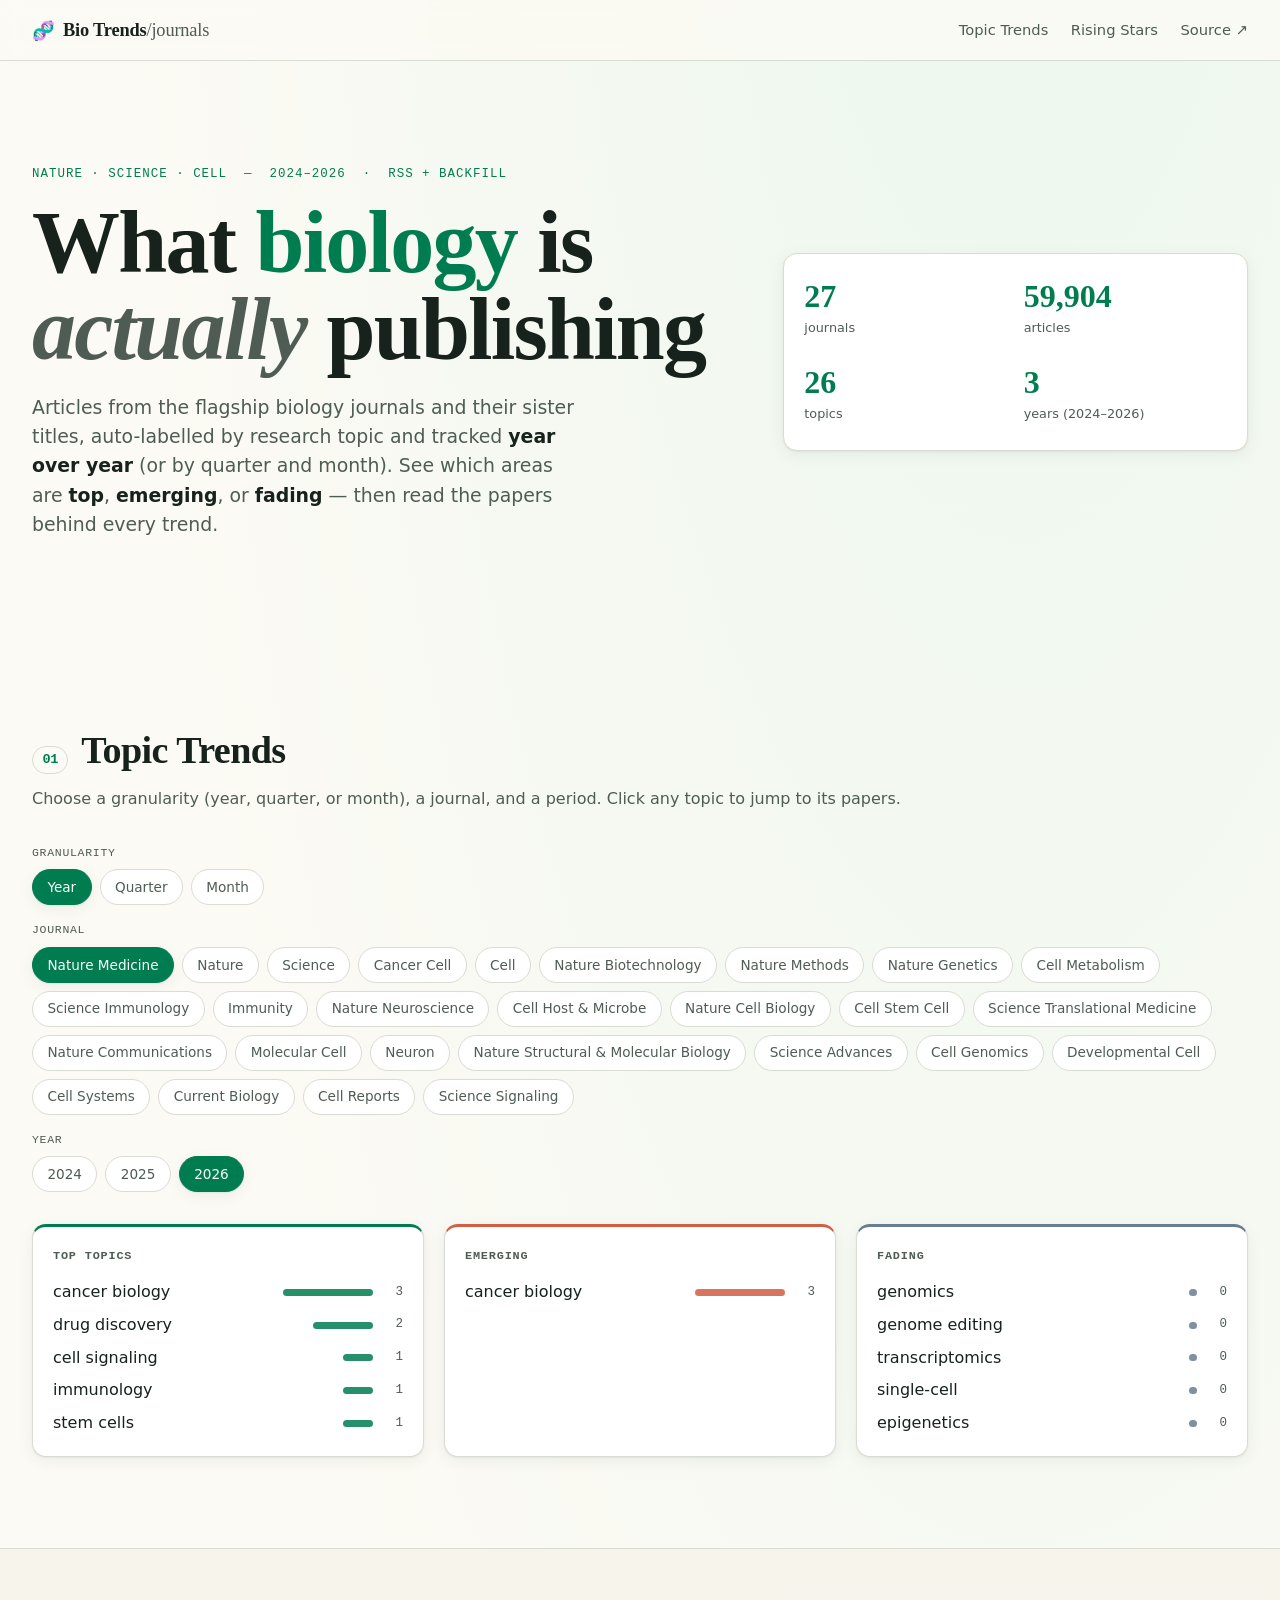
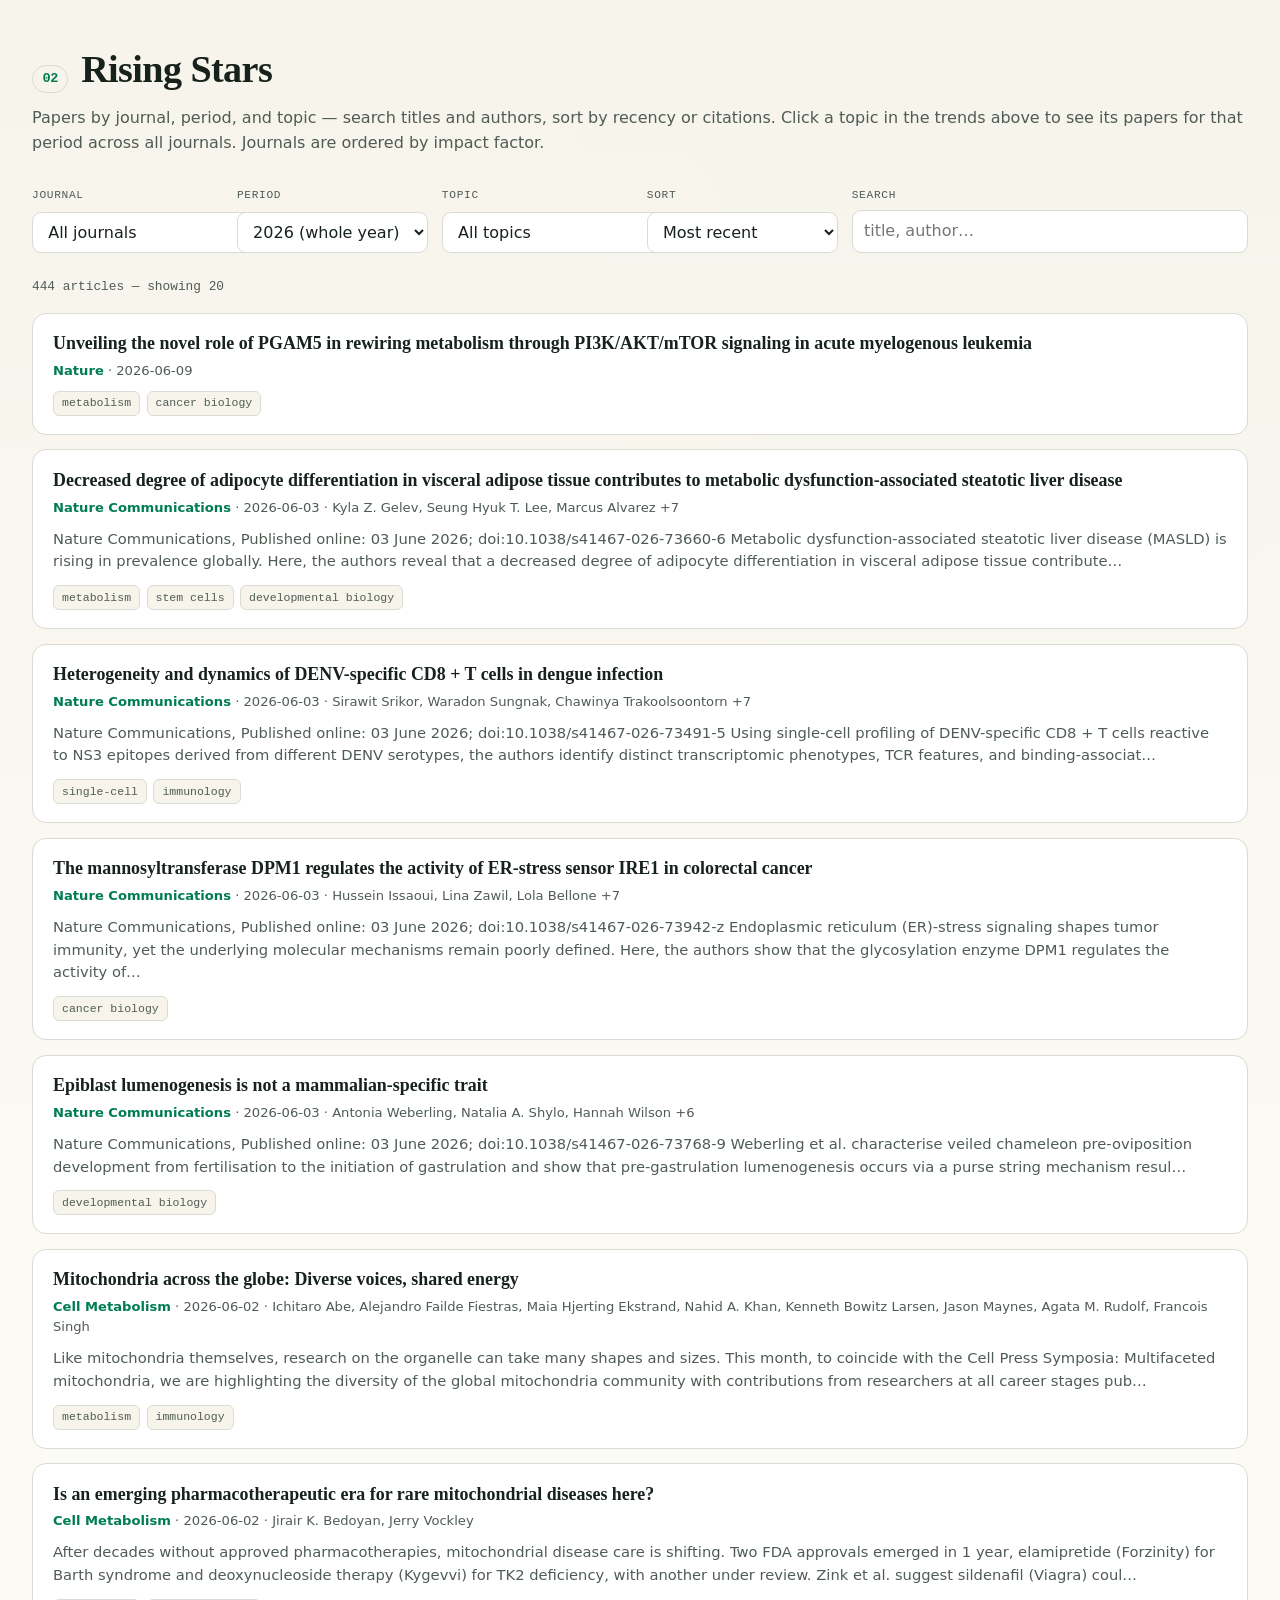
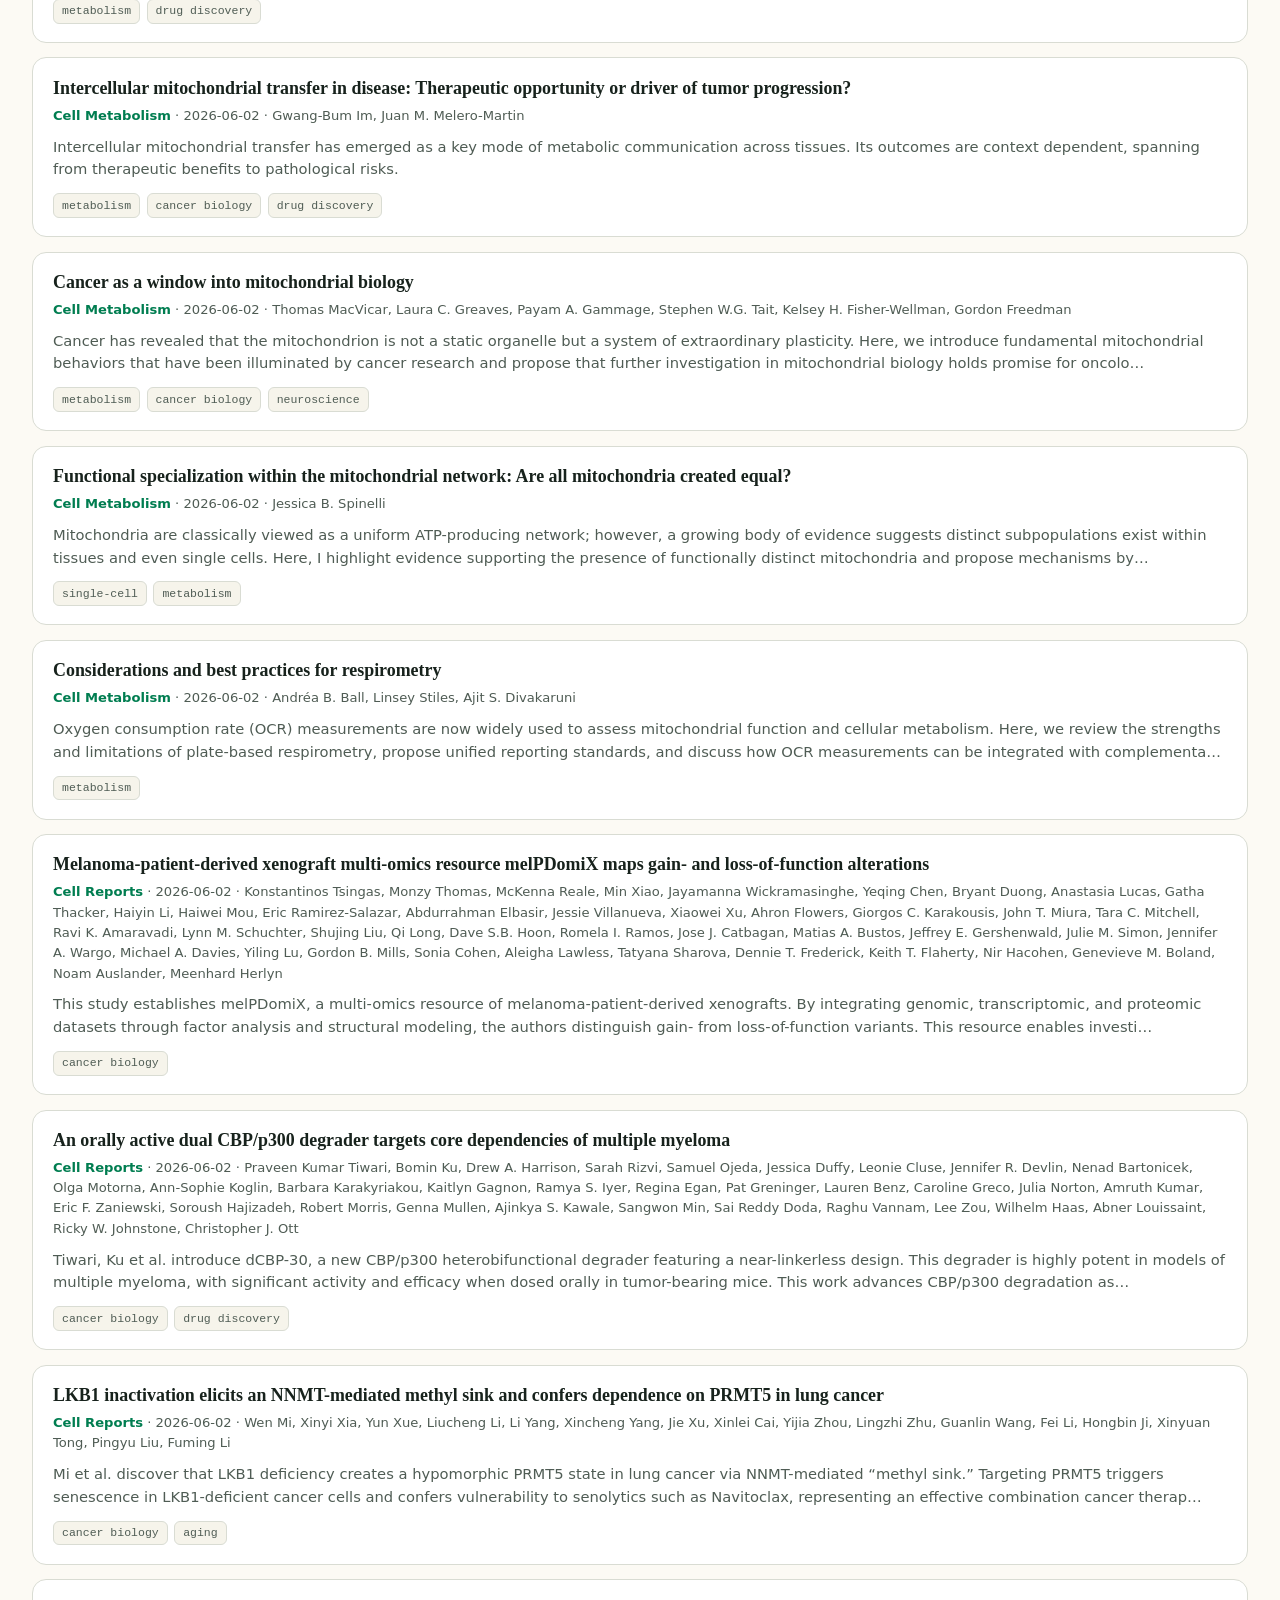
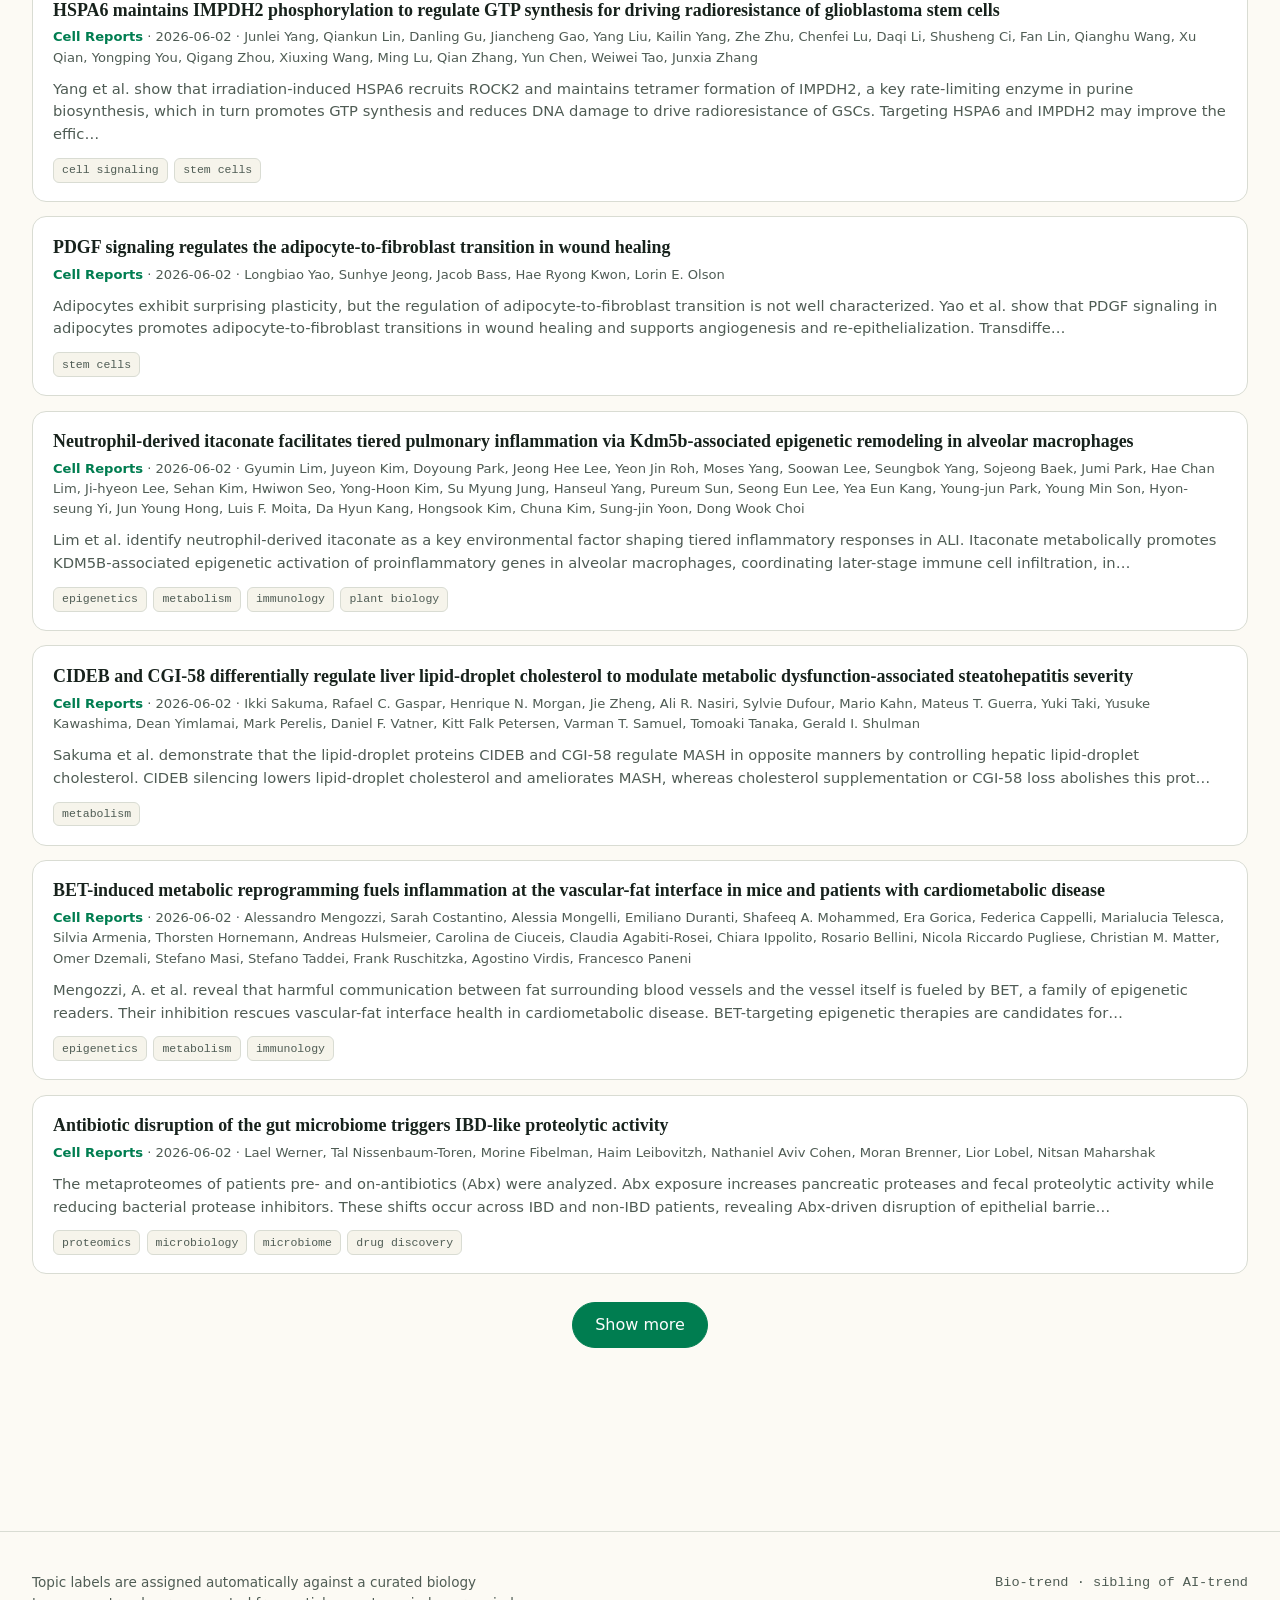
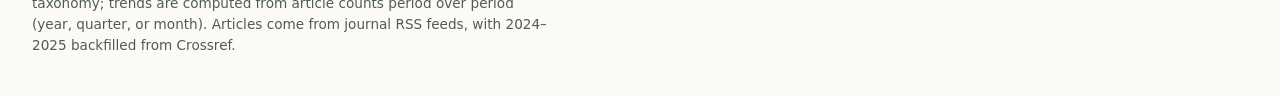
==== docs/index.html @ 326f3385 "feat(site): rename Browse→Rising Stars, rank journals by impact factor, topic-click filtering - Risi" ====
<!DOCTYPE html>
<html lang="en">
<head>
  <meta charset="UTF-8" />
  <meta name="viewport" content="width=device-width, initial-scale=1.0" />
  <title>Bio Trends in Journals</title>
  <meta name="description" content="Top, emerging, and fading research topics across Nature, Science, and Cell journals — by year, quarter, or month, from RSS plus historical backfill." />
  <link rel="preload" href="data/manifest.json" as="fetch" crossorigin />
  <link rel="stylesheet" href="assets/style.css" />
</head>
<body>
  <header class="site-head">
    <div class="wrap site-head__inner">
      <a class="brand" href="#top">
        <span class="brand__mark" aria-hidden="true">🧬</span>
        <span class="brand__text">Bio&nbsp;Trends<span class="brand__dim">/journals</span></span>
      </a>
      <nav class="nav" aria-label="Sections">
        <a href="#trends">Topic Trends</a>
        <a href="#browse">Rising Stars</a>
        <a class="nav__ext" href="https://github.com/charlesxu90/Bio-trends" rel="noopener">Source ↗</a>
      </nav>
    </div>
  </header>

  <main id="top">
    <section class="hero" aria-labelledby="hero-h">
      <div class="wrap hero__inner">
        <div class="hero__text">
          <p class="eyebrow">Nature · Science · Cell &nbsp;—&nbsp; 2024–2026 &nbsp;·&nbsp; RSS + backfill</p>
          <h1 id="hero-h" class="hero__title">
            What <span class="hero__hl">biology</span> is<br /><em>actually</em> publishing
          </h1>
          <p class="hero__lede">
            Articles from the flagship biology journals and their sister titles,
            auto-labelled by research topic and tracked <strong>year over year</strong>
            (or by quarter and month). See which areas are <strong>top</strong>,
            <strong>emerging</strong>, or <strong>fading</strong> — then read the papers
            behind every trend.
          </p>
        </div>
        <aside class="hero__panel" aria-label="Coverage at a glance">
          <div class="hero__stats" id="hero-stats" aria-live="polite"></div>
        </aside>
      </div>
    </section>

    <section class="section" id="trends" aria-labelledby="trends-h">
      <div class="wrap">
        <div class="section__head">
          <h2 id="trends-h" class="section__title"><span class="section__num">01</span> Topic Trends</h2>
          <p class="section__hint">Choose a granularity (year, quarter, or month), a journal, and a period. Click any topic to jump to its papers.</p>
        </div>
        <div class="picker" role="group" aria-label="Choose granularity, journal and period">
          <div class="picker__group">
            <span class="picker__label">Granularity</span>
            <div class="picker__row" id="bucket-pills"></div>
          </div>
          <div class="picker__group">
            <span class="picker__label">Journal</span>
            <div class="picker__row" id="group-pills"></div>
          </div>
          <div class="picker__group">
            <span class="picker__label" id="period-label">Period</span>
            <div class="picker__row picker__row--periods" id="period-pills"></div>
          </div>
        </div>
        <div id="trend-panel" class="trend-panel" aria-live="polite"></div>
      </div>
    </section>

    <section class="section section--alt" id="browse" aria-labelledby="browse-h">
      <div class="wrap">
        <div class="section__head">
          <h2 id="browse-h" class="section__title"><span class="section__num">02</span> Rising Stars</h2>
          <p class="section__hint">Papers by journal, period, and topic — search titles and authors, sort by recency or citations. Click a topic in the trends above to see its papers for that period across all journals. Journals are ordered by impact factor.</p>
        </div>
        <form class="filters" id="filters" autocomplete="off" aria-label="Article filters">
          <label class="field">
            <span class="field__label">Journal</span>
            <select id="f-journal" class="field__input"><option value="">All journals</option></select>
          </label>
          <label class="field">
            <span class="field__label">Period</span>
            <select id="f-period" class="field__input"><option value="">All periods</option></select>
          </label>
          <label class="field">
            <span class="field__label">Topic</span>
            <select id="f-topic" class="field__input"><option value="">All topics</option></select>
          </label>
          <label class="field">
            <span class="field__label">Sort</span>
            <select id="f-sort" class="field__input">
              <option value="recent">Most recent</option>
              <option value="citations">Most cited</option>
            </select>
          </label>
          <label class="field field--grow">
            <span class="field__label">Search</span>
            <input id="f-search" class="field__input" type="search" placeholder="title, author…" />
          </label>
        </form>
        <p class="result-meta" id="result-meta" aria-live="polite"></p>
        <ol class="papers" id="papers"></ol>
        <div class="more" id="more-wrap" hidden>
          <button class="btn" id="more-btn" type="button">Show more</button>
        </div>
      </div>
    </section>
  </main>

  <footer class="site-foot">
    <div class="wrap site-foot__inner">
      <p>Topic labels are assigned automatically against a curated biology taxonomy; trends are computed from article counts period over period (year, quarter, or month). Articles come from journal RSS feeds, with 2024–2025 backfilled from Crossref.</p>
      <p class="site-foot__meta">Bio-trend · sibling of AI-trend</p>
    </div>
  </footer>

  <script src="assets/app.js" defer></script>
</body>
</html>
---- docs/assets/style.css ----
/* Bio-trend — editorial / lab aesthetic.
   Warm paper ground, deep-green life-sciences accent, serif display + sans body. */

:root {
  --color-bg: oklch(98.5% 0.008 95);
  --color-surface: oklch(100% 0 0);
  --color-surface-2: oklch(96.5% 0.012 95);
  --color-ink: oklch(24% 0.02 160);
  --color-ink-dim: oklch(46% 0.02 160);
  --color-line: oklch(89% 0.012 120);
  --color-accent: oklch(52% 0.12 160);       /* deep green */
  --color-accent-2: oklch(62% 0.15 35);       /* warm coral, for emerging */
  --color-fade: oklch(58% 0.04 250);          /* muted blue, for fading */

  --font-display: "Iowan Old Style", "Palatino Linotype", Palatino, Georgia, serif;
  --font-body: ui-sans-serif, system-ui, -apple-system, "Segoe UI", Roboto, sans-serif;
  --font-mono: ui-monospace, "SFMono-Regular", "Cascadia Code", Menlo, monospace;

  --text-hero: clamp(2.6rem, 1.2rem + 5.5vw, 5.5rem);
  --text-h2: clamp(1.5rem, 1.1rem + 1.6vw, 2.4rem);
  --space-section: clamp(3.5rem, 2.5rem + 4vw, 7rem);
  --wrap: 76rem;
  --radius: 14px;
  --shadow-1: 0 1px 2px oklch(24% 0.02 160 / 0.06), 0 4px 16px oklch(24% 0.02 160 / 0.06);
  --shadow-2: 0 2px 6px oklch(24% 0.02 160 / 0.08), 0 18px 40px oklch(24% 0.02 160 / 0.10);
  --duration: 240ms;
  --ease: cubic-bezier(0.16, 1, 0.3, 1);
}

* { box-sizing: border-box; }
html { scroll-behavior: smooth; }
@media (prefers-reduced-motion: reduce) {
  html { scroll-behavior: auto; }
  *, *::before, *::after { animation-duration: 0.001ms !important; transition-duration: 0.001ms !important; }
}

body {
  margin: 0;
  font-family: var(--font-body);
  color: var(--color-ink);
  background:
    radial-gradient(120% 80% at 80% -10%, oklch(95% 0.03 160 / 0.6), transparent 60%),
    var(--color-bg);
  line-height: 1.55;
  -webkit-font-smoothing: antialiased;
}

.wrap { width: min(100% - 2.5rem, var(--wrap)); margin-inline: auto; }

/* ---- header ---- */
.site-head {
  position: sticky; top: 0; z-index: 20;
  background: oklch(98.5% 0.008 95 / 0.82);
  backdrop-filter: saturate(140%) blur(10px);
  border-bottom: 1px solid var(--color-line);
}
.site-head__inner { display: flex; align-items: center; justify-content: space-between; height: 60px; }
.brand { display: inline-flex; align-items: baseline; gap: 0.5rem; text-decoration: none; color: var(--color-ink); font-weight: 600; }
.brand__mark { font-size: 1.15rem; transform: translateY(1px); }
.brand__text { font-family: var(--font-display); font-size: 1.15rem; letter-spacing: -0.01em; }
.brand__dim { color: var(--color-ink-dim); font-weight: 400; }
.nav { display: flex; gap: 1.4rem; align-items: center; font-size: 0.92rem; }
.nav a { color: var(--color-ink-dim); text-decoration: none; transition: color var(--duration) var(--ease); }
.nav a:hover, .nav a:focus-visible { color: var(--color-accent); }
.nav__ext { font-weight: 500; }

/* ---- hero ---- */
.hero { padding: clamp(3rem, 2rem + 6vw, 6.5rem) 0 var(--space-section); }
.hero__inner { display: grid; grid-template-columns: 1.5fr 1fr; gap: clamp(1.5rem, 1rem + 3vw, 4rem); align-items: center; }
@media (max-width: 800px) { .hero__inner { grid-template-columns: 1fr; } }
.eyebrow { font-family: var(--font-mono); font-size: 0.78rem; letter-spacing: 0.08em; text-transform: uppercase; color: var(--color-accent); margin: 0 0 1rem; }
.hero__title { font-family: var(--font-display); font-weight: 600; font-size: var(--text-hero); line-height: 0.98; letter-spacing: -0.02em; margin: 0 0 1.25rem; }
.hero__title em { font-style: italic; color: var(--color-ink-dim); }
.hero__hl { color: var(--color-accent); position: relative; white-space: nowrap; }
.hero__lede { font-size: clamp(1rem, 0.95rem + 0.4vw, 1.18rem); color: var(--color-ink-dim); max-width: 46ch; margin: 0; }
.hero__lede strong { color: var(--color-ink); font-weight: 600; }

.hero__panel { border: 1px solid var(--color-line); border-radius: var(--radius); background: var(--color-surface); box-shadow: var(--shadow-1); padding: 1.25rem; }
.hero__stats { display: grid; grid-template-columns: 1fr 1fr; gap: 1rem; }
.stat { padding: 0.4rem 0; }
.stat__num { font-family: var(--font-display); font-size: 2rem; font-weight: 600; line-height: 1; color: var(--color-accent); }
.stat__label { font-size: 0.8rem; color: var(--color-ink-dim); margin-top: 0.35rem; }

/* ---- sections ---- */
.section { padding: var(--space-section) 0; }
.section--alt { background: linear-gradient(var(--color-surface-2), transparent 30%); border-top: 1px solid var(--color-line); }
.section__head { margin-bottom: 2rem; }
.section__title { font-family: var(--font-display); font-size: var(--text-h2); font-weight: 600; letter-spacing: -0.015em; margin: 0 0 0.4rem; display: flex; align-items: baseline; gap: 0.8rem; }
.section__num { font-family: var(--font-mono); font-size: 0.85rem; color: var(--color-accent); border: 1px solid var(--color-line); border-radius: 999px; padding: 0.15rem 0.6rem; }
.section__hint { color: var(--color-ink-dim); margin: 0; }

/* ---- picker (pills) ---- */
.picker { display: grid; gap: 1rem; margin-bottom: 2rem; }
.picker__group { display: grid; gap: 0.5rem; }
.picker__label { font-family: var(--font-mono); font-size: 0.72rem; letter-spacing: 0.06em; text-transform: uppercase; color: var(--color-ink-dim); }
.picker__row { display: flex; flex-wrap: wrap; gap: 0.5rem; }
.pill {
  font: inherit; font-size: 0.85rem; cursor: pointer;
  border: 1px solid var(--color-line); background: var(--color-surface);
  color: var(--color-ink-dim); border-radius: 999px; padding: 0.4rem 0.9rem;
  transition: all var(--duration) var(--ease);
}
.pill:hover { border-color: var(--color-accent); color: var(--color-accent); transform: translateY(-1px); }
.pill[aria-pressed="true"] { background: var(--color-accent); border-color: var(--color-accent); color: oklch(99% 0 0); box-shadow: var(--shadow-1); }

/* ---- trend panel ---- */
.trend-panel { display: grid; grid-template-columns: repeat(3, 1fr); gap: 1.25rem; }
@media (max-width: 820px) { .trend-panel { grid-template-columns: 1fr; } }
.trend-card { border: 1px solid var(--color-line); border-radius: var(--radius); background: var(--color-surface); box-shadow: var(--shadow-1); padding: 1.25rem; }
.trend-card--top { border-top: 3px solid var(--color-accent); }
.trend-card--emerging { border-top: 3px solid var(--color-accent-2); }
.trend-card--fading { border-top: 3px solid var(--color-fade); }
.trend-card__title { font-family: var(--font-mono); font-size: 0.74rem; letter-spacing: 0.07em; text-transform: uppercase; color: var(--color-ink-dim); margin: 0 0 0.9rem; }
.trend-list { list-style: none; margin: 0; padding: 0; display: grid; gap: 0.5rem; }
.trend-row { display: flex; align-items: center; gap: 0.7rem; }
.trend-row__name { font: inherit; background: none; border: none; cursor: pointer; color: var(--color-ink); text-align: left; padding: 0; flex: 1; transition: color var(--duration) var(--ease); }
.trend-row__name:hover { color: var(--color-accent); }
.trend-row__bar { height: 7px; border-radius: 999px; background: var(--color-accent); opacity: 0.85; min-width: 4px; }
.trend-card--emerging .trend-row__bar { background: var(--color-accent-2); }
.trend-card--fading .trend-row__bar { background: var(--color-fade); }
.trend-row__val { font-family: var(--font-mono); font-size: 0.78rem; color: var(--color-ink-dim); min-width: 2.5ch; text-align: right; }
.trend-empty { color: var(--color-ink-dim); font-size: 0.9rem; font-style: italic; }

/* ---- filters ---- */
.filters { display: grid; grid-template-columns: repeat(auto-fit, minmax(150px, 1fr)); gap: 0.85rem; margin-bottom: 1.5rem; }
.field { display: grid; gap: 0.35rem; }
.field--grow { grid-column: 1 / -1; }
@media (min-width: 720px) { .field--grow { grid-column: span 2; } }
.field__label { font-family: var(--font-mono); font-size: 0.7rem; letter-spacing: 0.06em; text-transform: uppercase; color: var(--color-ink-dim); }
.field__input { font: inherit; padding: 0.5rem 0.7rem; border: 1px solid var(--color-line); border-radius: 9px; background: var(--color-surface); color: var(--color-ink); transition: border-color var(--duration) var(--ease), box-shadow var(--duration) var(--ease); }
.field__input:focus-visible { outline: none; border-color: var(--color-accent); box-shadow: 0 0 0 3px oklch(52% 0.12 160 / 0.18); }

.result-meta { font-family: var(--font-mono); font-size: 0.8rem; color: var(--color-ink-dim); margin: 0 0 1rem; }

/* ---- papers ---- */
.papers { list-style: none; margin: 0; padding: 0; display: grid; gap: 0.9rem; }
.paper { border: 1px solid var(--color-line); border-radius: var(--radius); background: var(--color-surface); padding: 1.15rem 1.25rem; transition: box-shadow var(--duration) var(--ease), transform var(--duration) var(--ease), border-color var(--duration) var(--ease); }
.paper:hover { box-shadow: var(--shadow-2); transform: translateY(-2px); border-color: oklch(82% 0.02 160); }
.paper__head { display: flex; justify-content: space-between; gap: 1rem; align-items: flex-start; }
.paper__title { font-family: var(--font-display); font-size: 1.12rem; font-weight: 600; line-height: 1.25; margin: 0; }
.paper__title a { color: var(--color-ink); text-decoration: none; }
.paper__title a:hover { color: var(--color-accent); }
.paper__cite { flex-shrink: 0; font-family: var(--font-mono); font-size: 0.72rem; color: var(--color-accent); border: 1px solid var(--color-line); border-radius: 999px; padding: 0.2rem 0.55rem; white-space: nowrap; }
.paper__meta { font-size: 0.82rem; color: var(--color-ink-dim); margin: 0.4rem 0 0.6rem; }
.paper__journal { color: var(--color-accent); font-weight: 600; }
.paper__abstract { font-size: 0.92rem; color: var(--color-ink-dim); margin: 0.5rem 0 0.75rem; }
.paper__topics { display: flex; flex-wrap: wrap; gap: 0.4rem; }
.tag { font-family: var(--font-mono); font-size: 0.72rem; color: var(--color-ink-dim); background: var(--color-surface-2); border: 1px solid var(--color-line); border-radius: 6px; padding: 0.15rem 0.5rem; }

.more { text-align: center; margin-top: 1.75rem; }
.btn { font: inherit; font-weight: 500; cursor: pointer; padding: 0.6rem 1.4rem; border-radius: 999px; border: 1px solid var(--color-accent); background: var(--color-accent); color: oklch(99% 0 0); transition: transform var(--duration) var(--ease), box-shadow var(--duration) var(--ease); }
.btn:hover { transform: translateY(-1px); box-shadow: var(--shadow-1); }

/* ---- footer ---- */
.site-foot { border-top: 1px solid var(--color-line); padding: 2.5rem 0; margin-top: var(--space-section); }
.site-foot__inner { display: flex; justify-content: space-between; gap: 1.5rem; flex-wrap: wrap; color: var(--color-ink-dim); font-size: 0.85rem; }
.site-foot__inner p { margin: 0; max-width: 60ch; }
.site-foot__meta { font-family: var(--font-mono); }

.loading { color: var(--color-ink-dim); font-style: italic; padding: 1rem 0; }
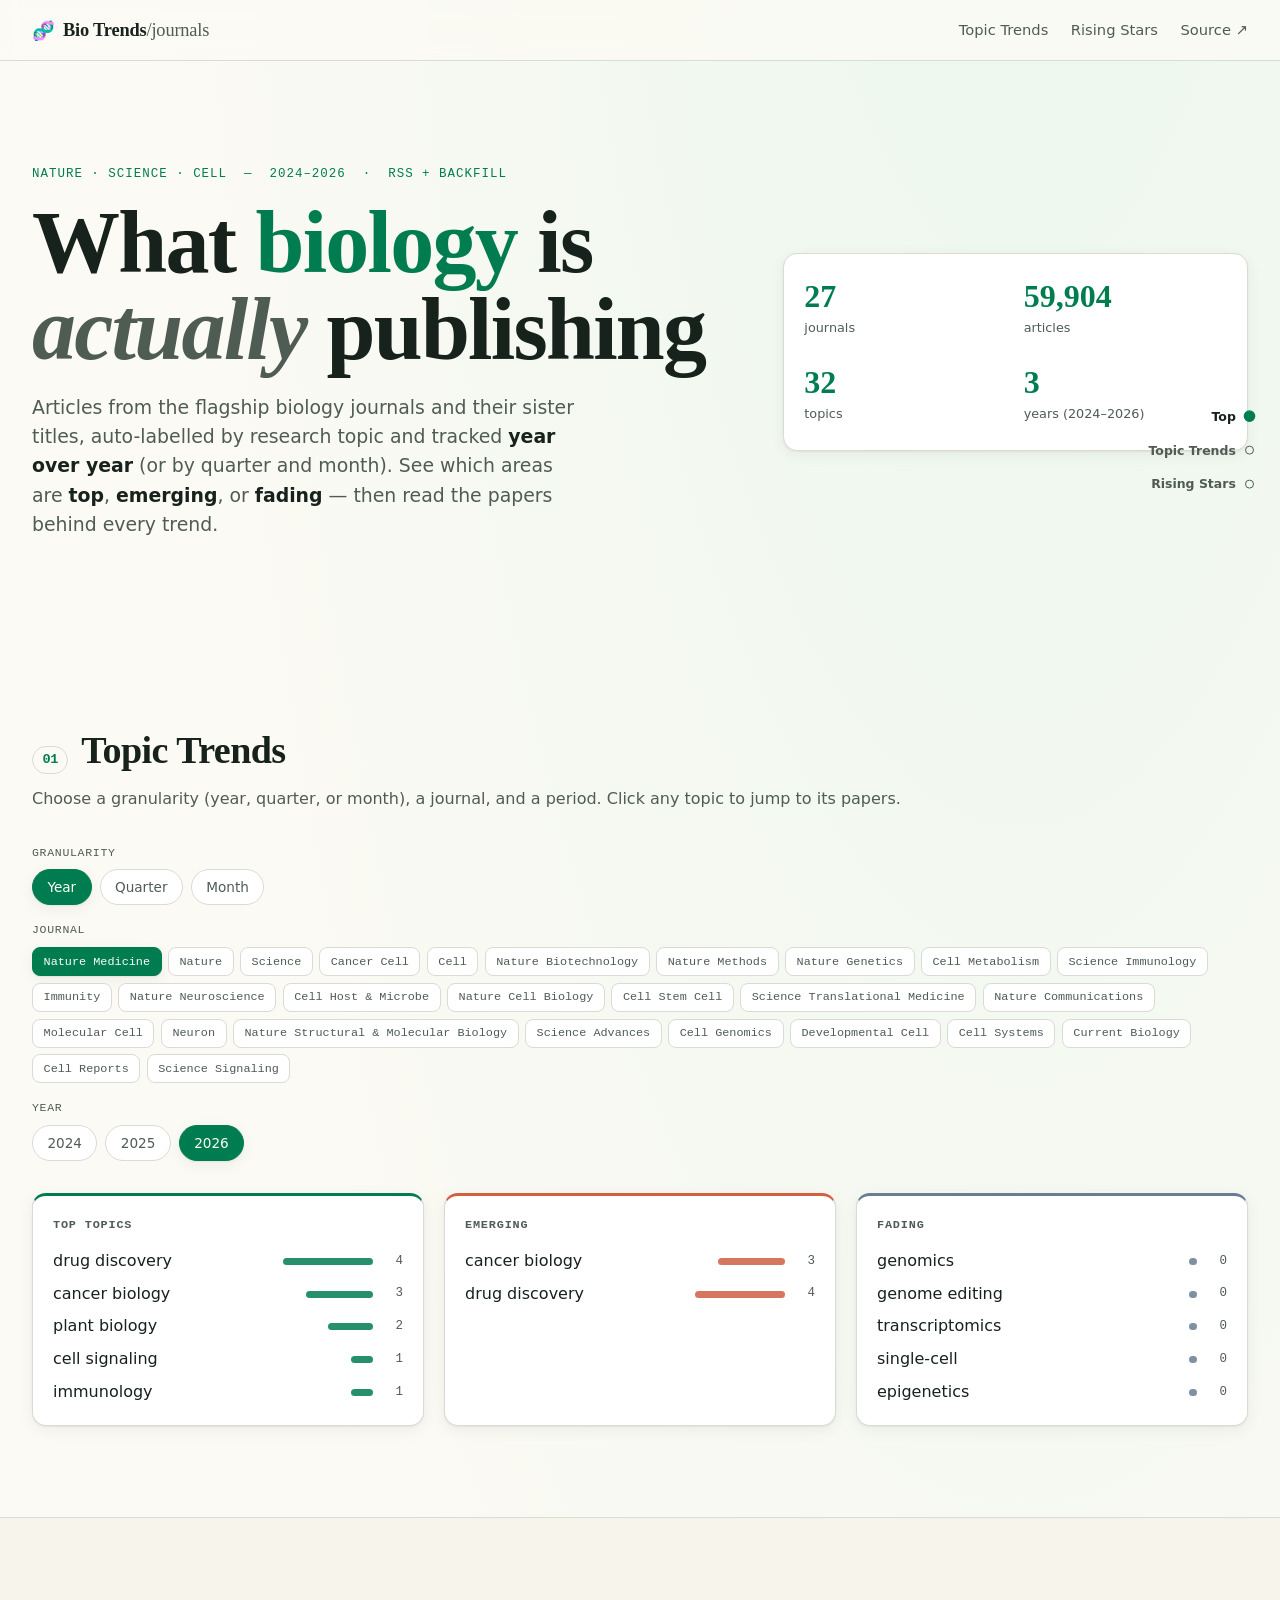
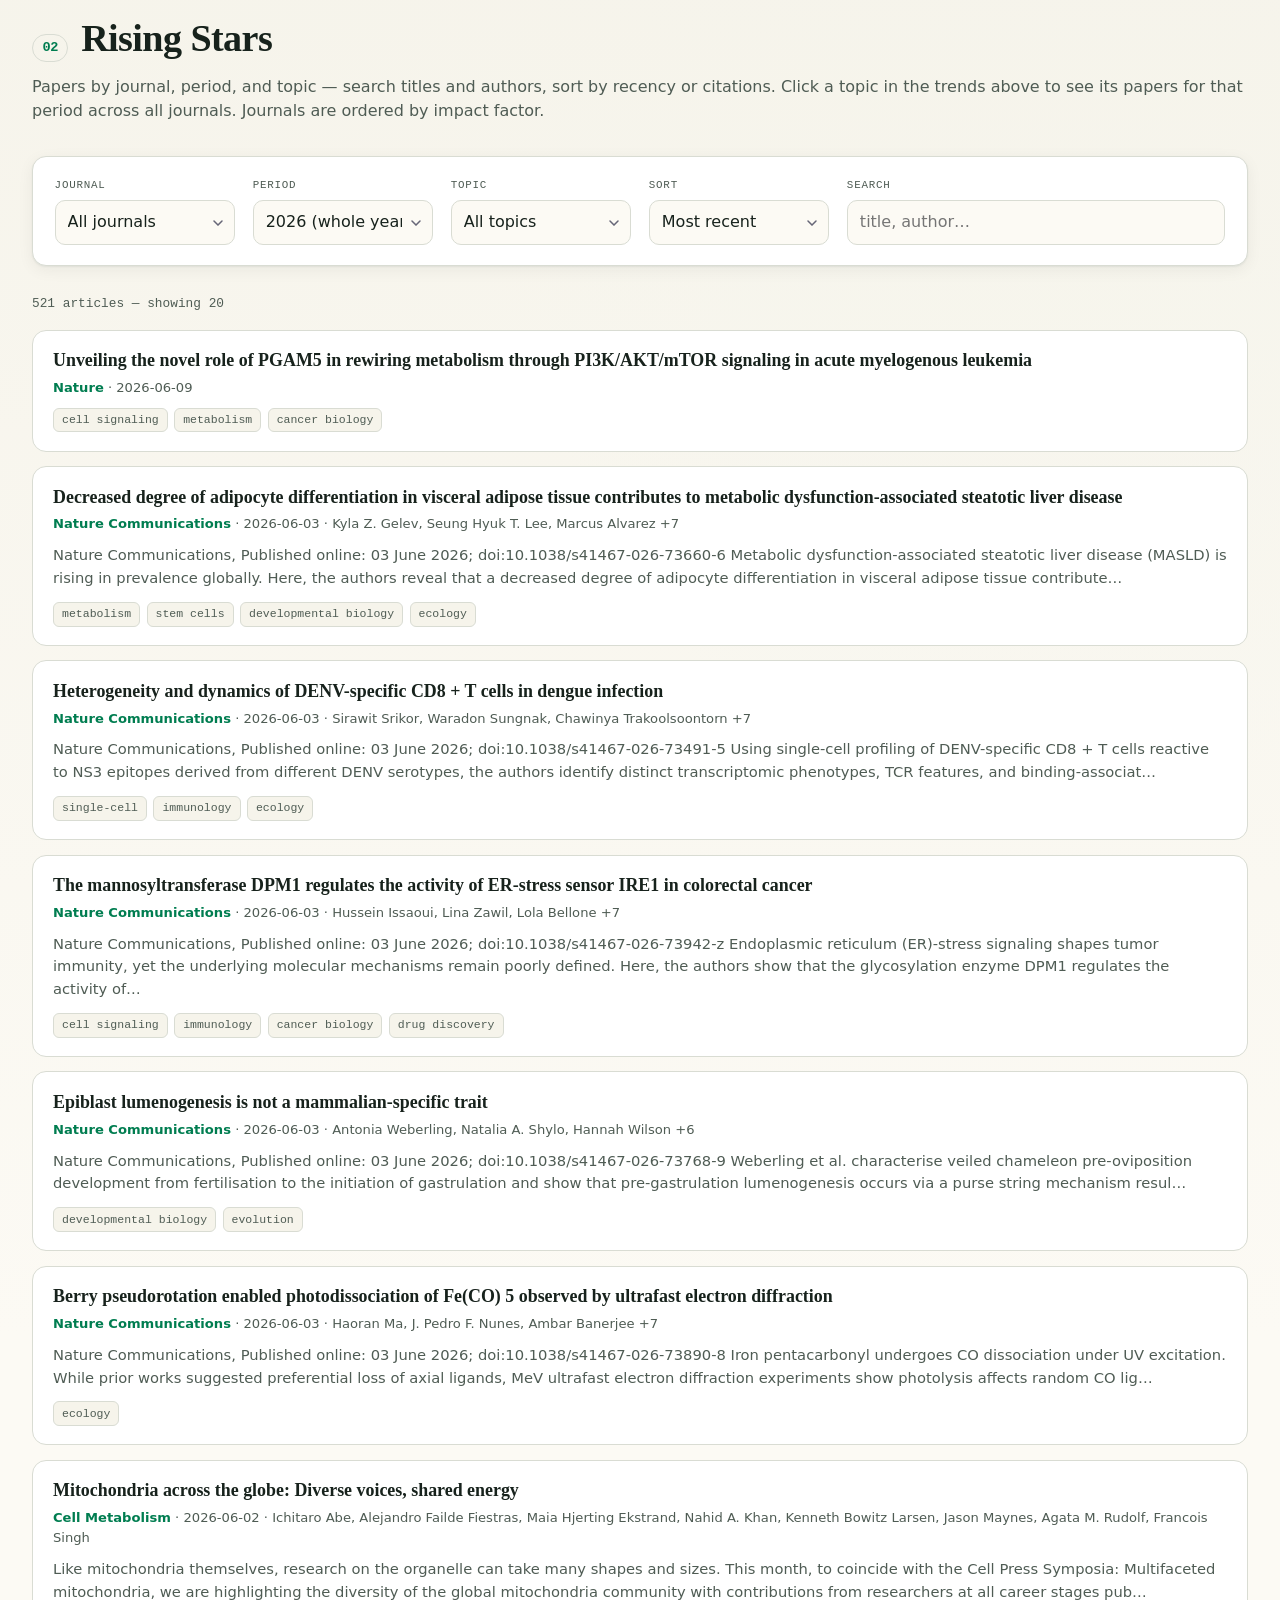
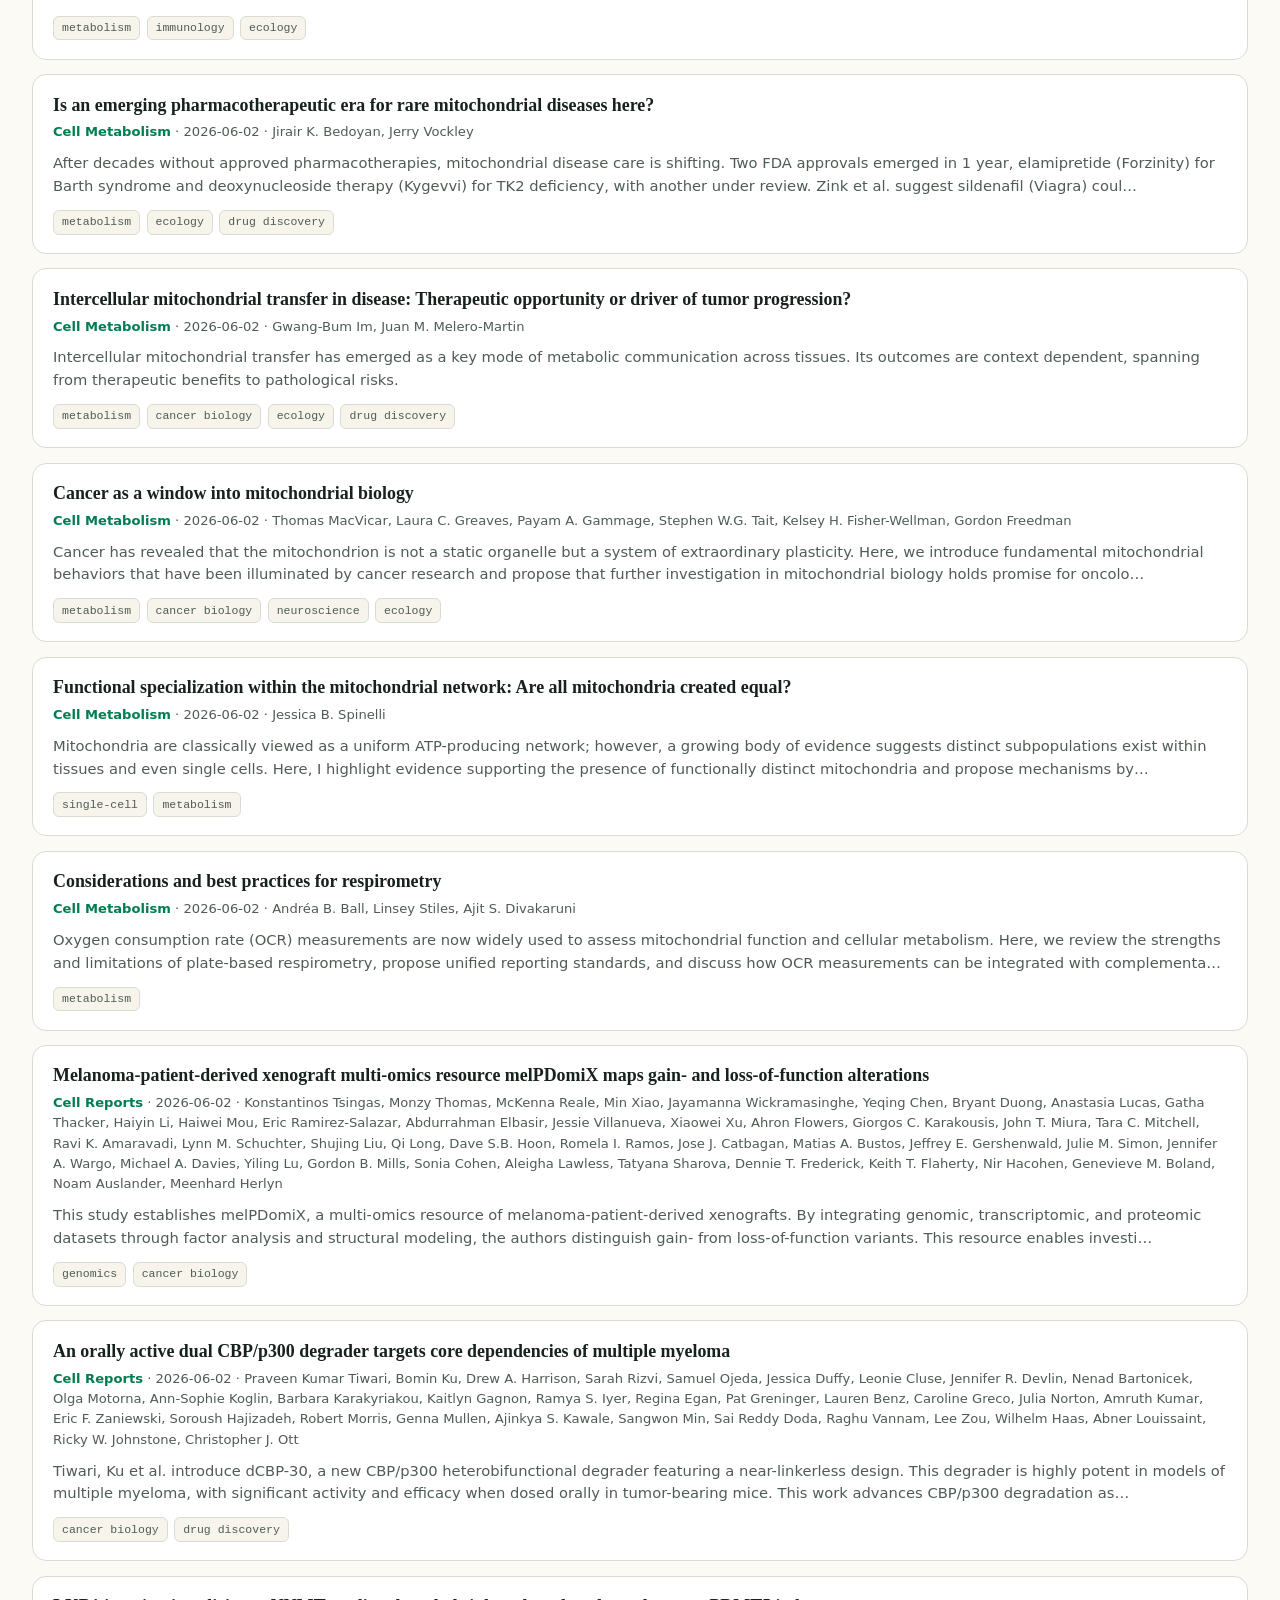
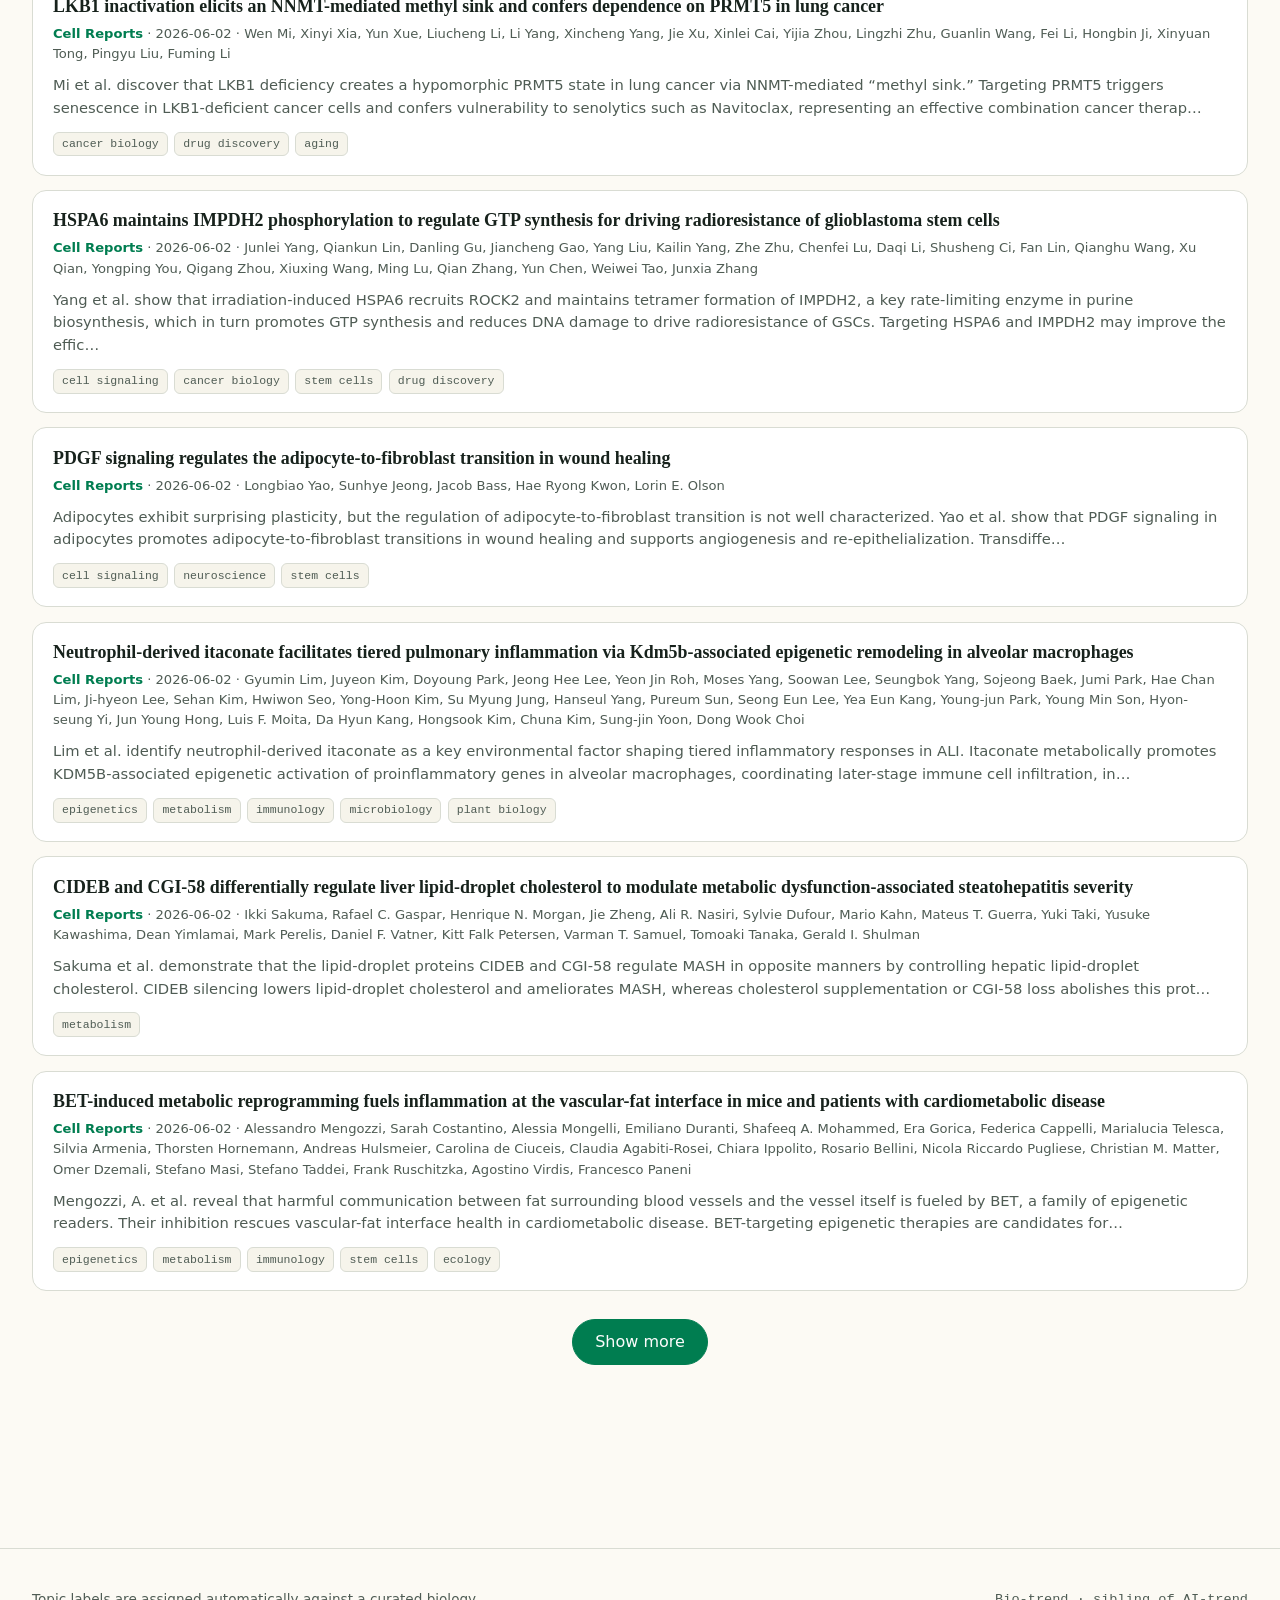
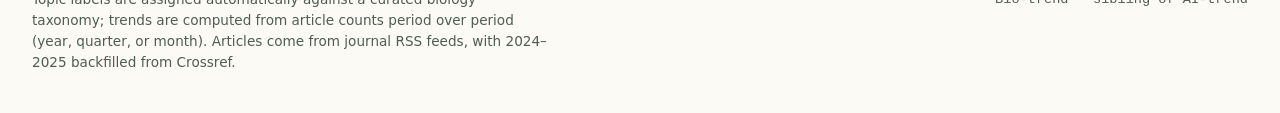
==== commit 691bf6b8: "feat(site): right-side fast-nav, nicer filters, compact journal cards Following AI-trend's UI: - Add" ====
--- a/docs/index.html
+++ b/docs/index.html
@@ -22,6 +22,12 @@
       </nav>
     </div>
   </header>
+
+  <nav class="sidenav" aria-label="Quick navigation">
+    <a href="#top" data-target="top"><span class="sidenav__label">Top</span><span class="sidenav__dot"></span></a>
+    <a href="#trends" data-target="trends"><span class="sidenav__label">Topic Trends</span><span class="sidenav__dot"></span></a>
+    <a href="#browse" data-target="browse"><span class="sidenav__label">Rising Stars</span><span class="sidenav__dot"></span></a>
+  </nav>
 
   <main id="top">
     <section class="hero" aria-labelledby="hero-h">
--- a/docs/assets/style.css
+++ b/docs/assets/style.css
@@ -102,6 +102,16 @@
 }
 .pill:hover { border-color: var(--color-accent); color: var(--color-accent); transform: translateY(-1px); }
 .pill[aria-pressed="true"] { background: var(--color-accent); border-color: var(--color-accent); color: oklch(99% 0 0); box-shadow: var(--shadow-1); }
+
+/* compact journal "cards" — there are many journals, so keep them small (à la AI-trend) */
+#group-pills { gap: 0.4rem; }
+.pill--journal {
+  font-family: var(--font-mono);
+  font-size: 0.74rem;
+  font-weight: 500;
+  padding: 0.28rem 0.66rem;
+  border-radius: 8px;
+}
 
 /* ---- trend panel ---- */
 .trend-panel { display: grid; grid-template-columns: repeat(3, 1fr); gap: 1.25rem; }
@@ -121,14 +131,38 @@
 .trend-row__val { font-family: var(--font-mono); font-size: 0.78rem; color: var(--color-ink-dim); min-width: 2.5ch; text-align: right; }
 .trend-empty { color: var(--color-ink-dim); font-size: 0.9rem; font-style: italic; }
 
-/* ---- filters ---- */
-.filters { display: grid; grid-template-columns: repeat(auto-fit, minmax(150px, 1fr)); gap: 0.85rem; margin-bottom: 1.5rem; }
-.field { display: grid; gap: 0.35rem; }
+/* ---- filters (surface card) ---- */
+.filters {
+  display: grid;
+  grid-template-columns: repeat(auto-fit, minmax(160px, 1fr));
+  gap: 1rem 1.1rem;
+  margin-bottom: 1.75rem;
+  padding: 1.25rem 1.35rem;
+  background: var(--color-surface);
+  border: 1px solid var(--color-line);
+  border-radius: var(--radius);
+  box-shadow: var(--shadow-1);
+}
+.field { display: grid; gap: 0.4rem; min-width: 0; }
 .field--grow { grid-column: 1 / -1; }
 @media (min-width: 720px) { .field--grow { grid-column: span 2; } }
-.field__label { font-family: var(--font-mono); font-size: 0.7rem; letter-spacing: 0.06em; text-transform: uppercase; color: var(--color-ink-dim); }
-.field__input { font: inherit; padding: 0.5rem 0.7rem; border: 1px solid var(--color-line); border-radius: 9px; background: var(--color-surface); color: var(--color-ink); transition: border-color var(--duration) var(--ease), box-shadow var(--duration) var(--ease); }
-.field__input:focus-visible { outline: none; border-color: var(--color-accent); box-shadow: 0 0 0 3px oklch(52% 0.12 160 / 0.18); }
+.field__label { font-family: var(--font-mono); font-size: 0.68rem; letter-spacing: 0.07em; text-transform: uppercase; color: var(--color-ink-dim); }
+.field__input {
+  font: inherit;
+  width: 100%;
+  padding: 0.55rem 0.75rem;
+  border: 1px solid var(--color-line);
+  border-radius: 10px;
+  background: var(--color-bg);
+  color: var(--color-ink);
+  transition: border-color var(--duration) var(--ease), box-shadow var(--duration) var(--ease), background var(--duration) var(--ease);
+}
+.field__input:hover { border-color: oklch(78% 0.03 160); }
+.field__input:focus-visible { outline: none; background: var(--color-surface); border-color: var(--color-accent); box-shadow: 0 0 0 3px oklch(52% 0.12 160 / 0.18); }
+select.field__input { cursor: pointer; appearance: none; -webkit-appearance: none;
+  background-image: url("data:image/svg+xml,%3Csvg width='10' height='6' xmlns='http://www.w3.org/2000/svg'%3E%3Cpath d='M1 1l4 4 4-4' stroke='%23667' stroke-width='1.5' fill='none' stroke-linecap='round'/%3E%3C/svg%3E");
+  background-repeat: no-repeat; background-position: right 0.7rem center; padding-right: 1.9rem;
+}
 
 .result-meta { font-family: var(--font-mono); font-size: 0.8rem; color: var(--color-ink-dim); margin: 0 0 1rem; }
 
@@ -158,3 +192,39 @@
 .site-foot__meta { font-family: var(--font-mono); }
 
 .loading { color: var(--color-ink-dim); font-style: italic; padding: 1rem 0; }
+
+/* ---- right-side fast navigation (scroll-spy) ---- */
+.sidenav {
+  position: fixed;
+  right: clamp(0.8rem, 2vw, 2rem);
+  top: 50%;
+  transform: translateY(-50%);
+  z-index: 30;
+  display: flex;
+  flex-direction: column;
+  gap: 0.9rem;
+}
+.sidenav a {
+  display: flex;
+  align-items: center;
+  justify-content: flex-end;
+  gap: 0.6rem;
+  text-decoration: none;
+  color: var(--color-ink-dim);
+}
+.sidenav__dot {
+  width: 9px; height: 9px; border-radius: 50%; flex: none;
+  border: 1.5px solid var(--color-ink-dim); background: transparent;
+  transition: background var(--duration) var(--ease), border-color var(--duration) var(--ease), transform var(--duration) var(--ease);
+}
+.sidenav__label {
+  font-size: 0.78rem; font-weight: 600; white-space: nowrap;
+  opacity: 0; transform: translateX(6px);
+  transition: opacity var(--duration) var(--ease), transform var(--duration) var(--ease);
+}
+.sidenav a:hover .sidenav__label,
+.sidenav a:focus-visible .sidenav__label { opacity: 1; transform: translateX(0); }
+.sidenav a:hover .sidenav__dot { border-color: var(--color-accent); }
+.sidenav a.active .sidenav__dot { background: var(--color-accent); border-color: var(--color-accent); transform: scale(1.3); }
+.sidenav a.active .sidenav__label { opacity: 1; transform: translateX(0); color: var(--color-ink); }
+@media (max-width: 1100px) { .sidenav { display: none; } }
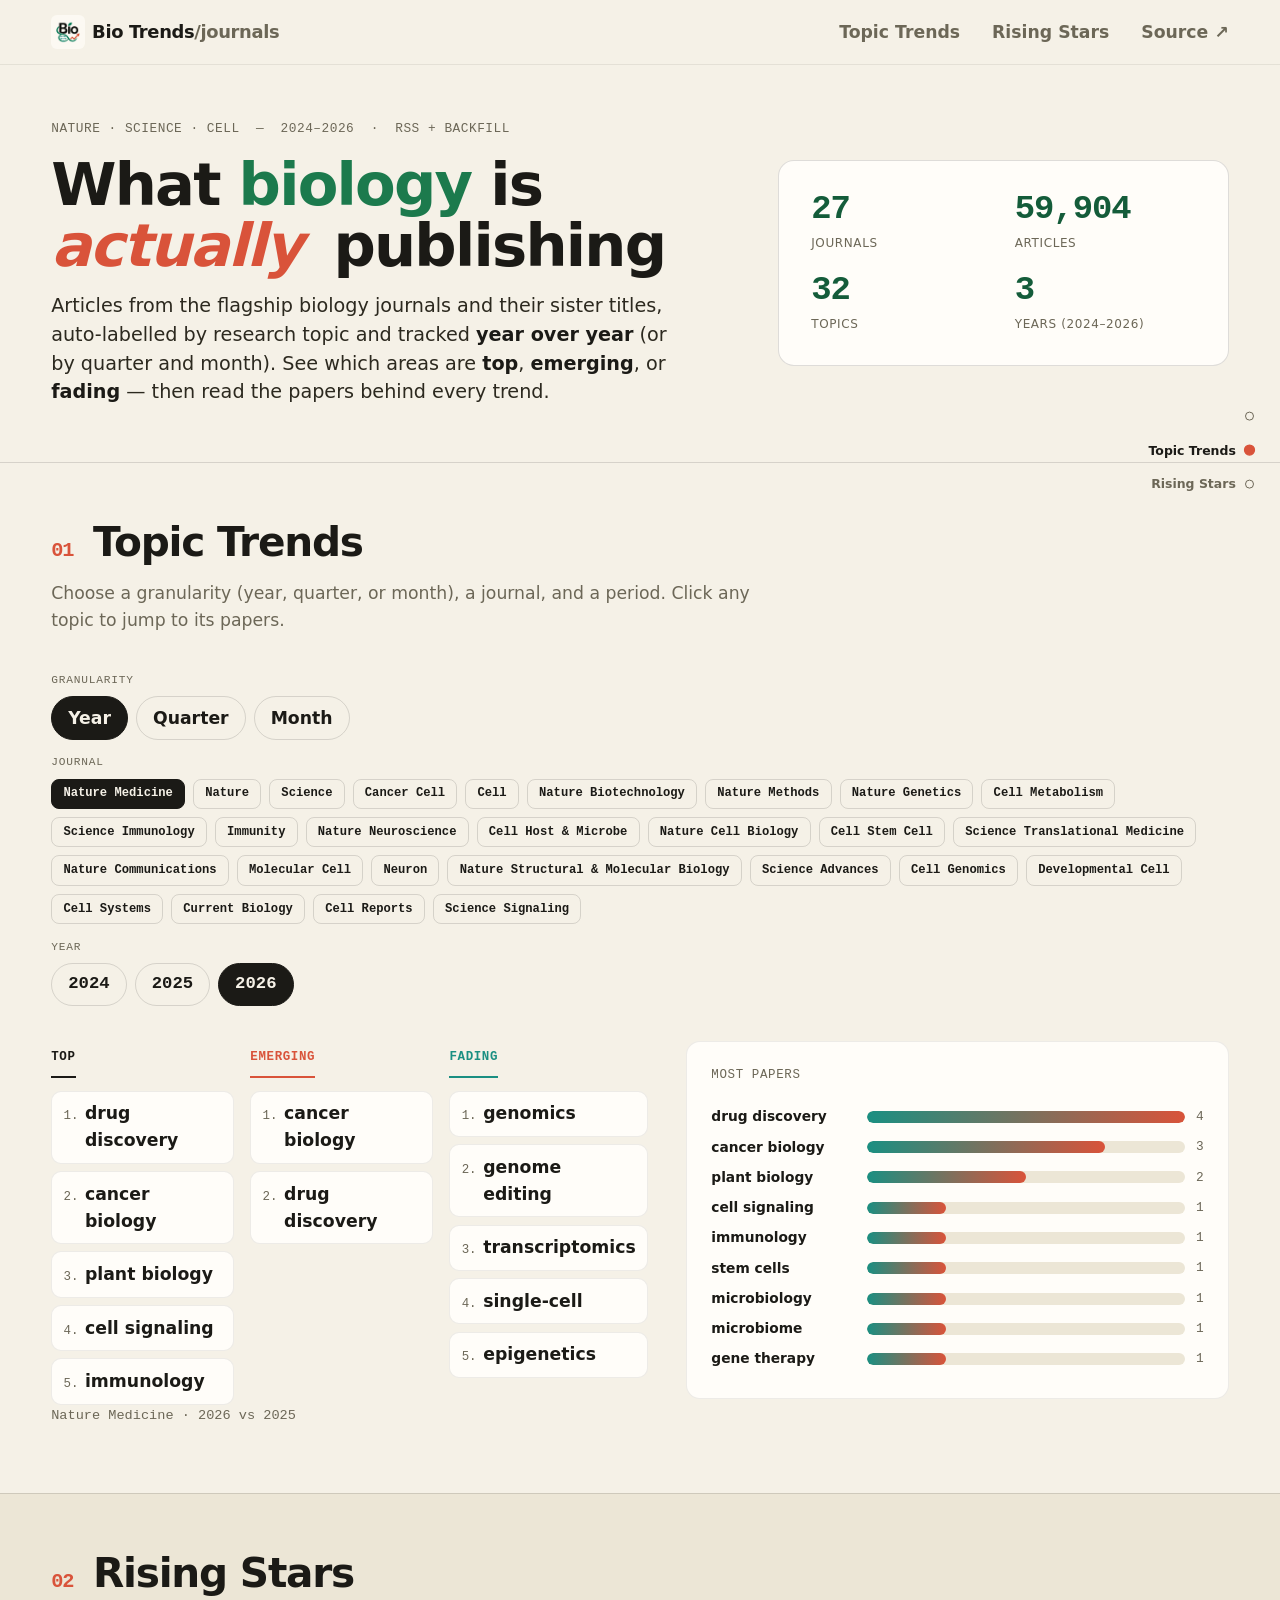
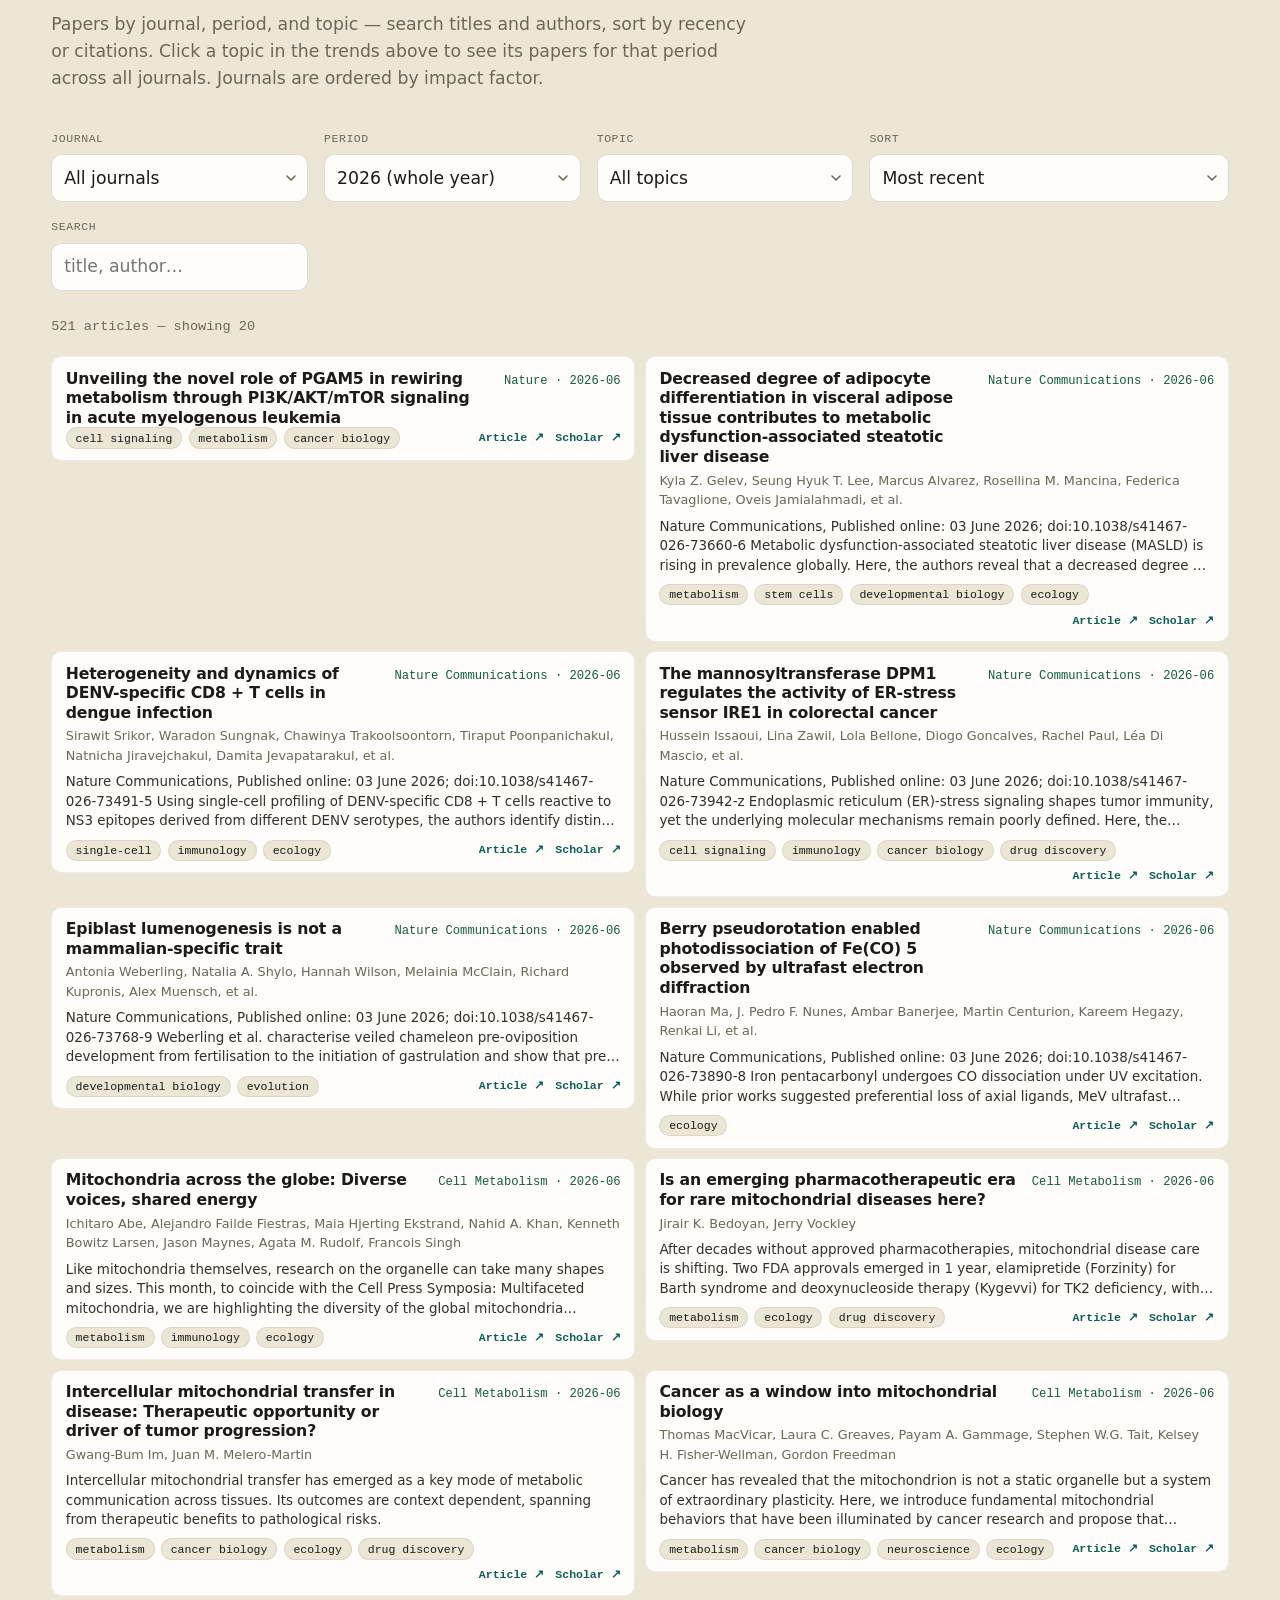
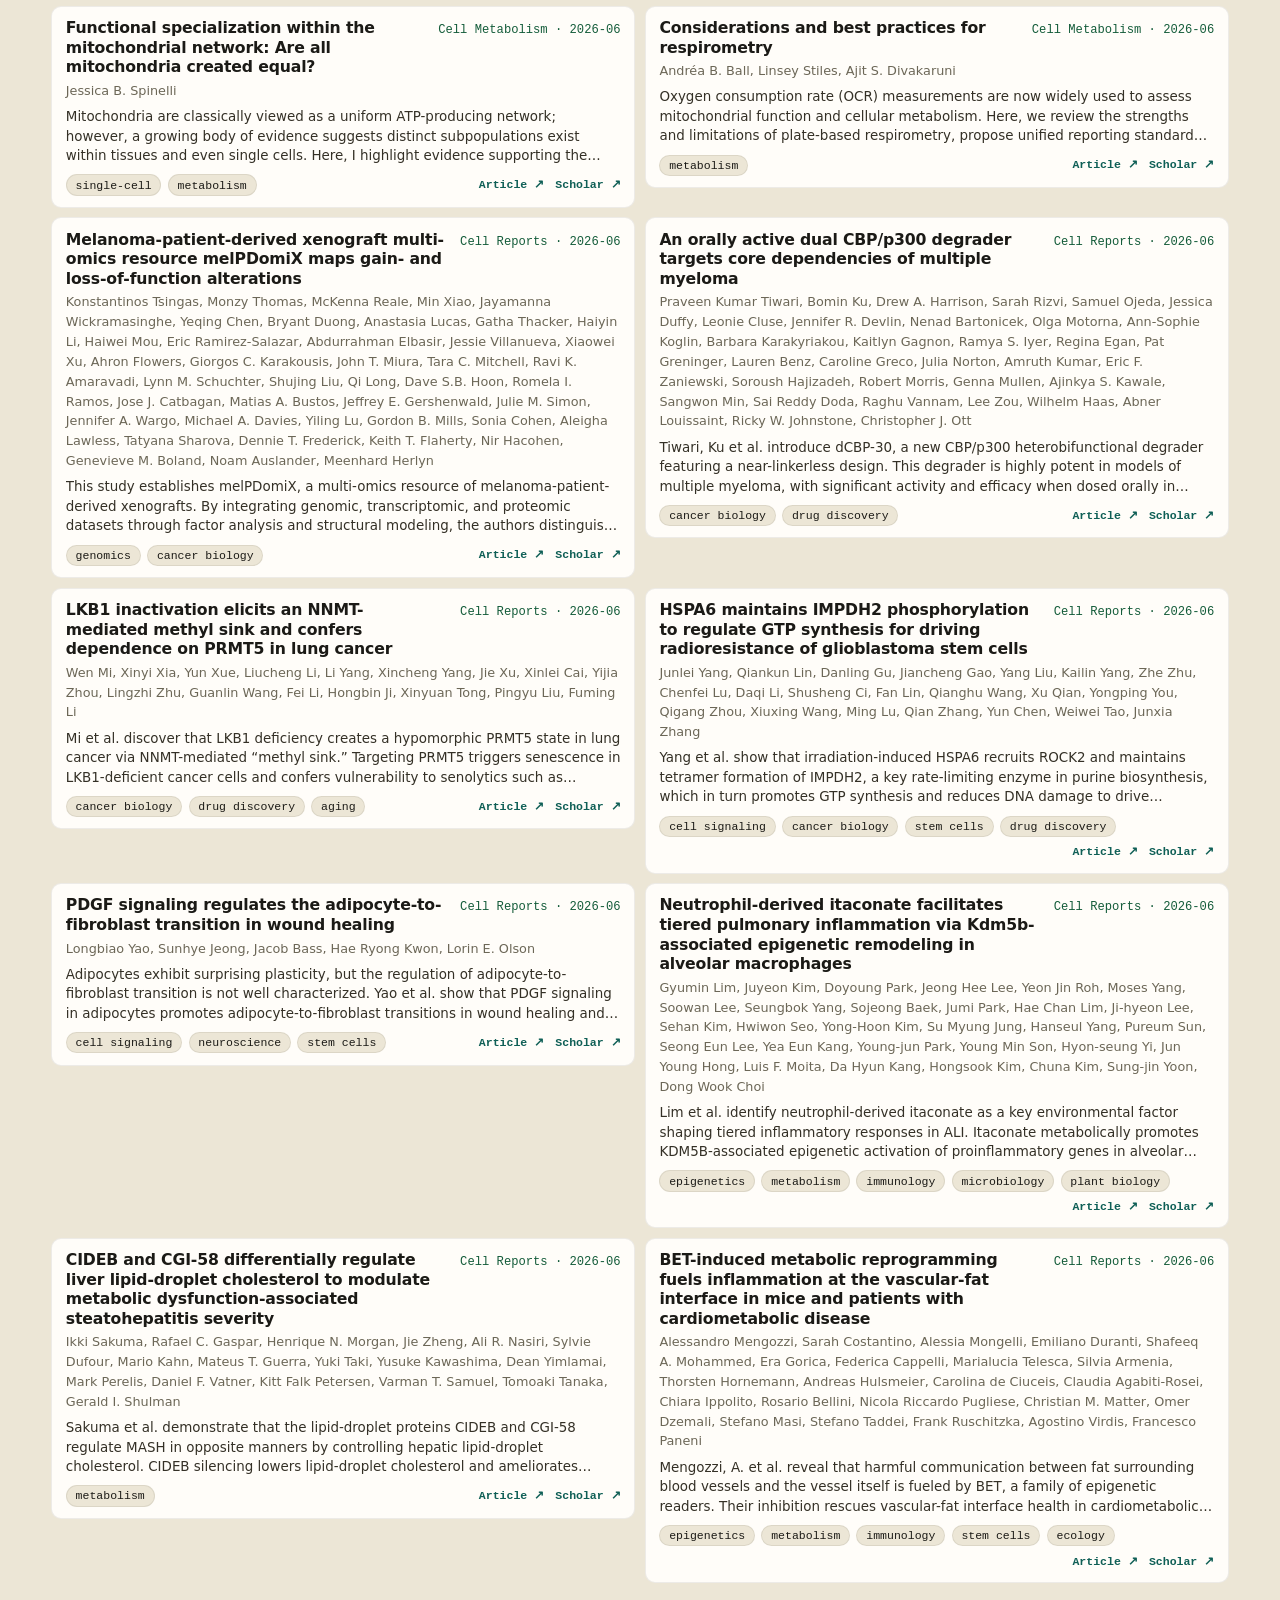
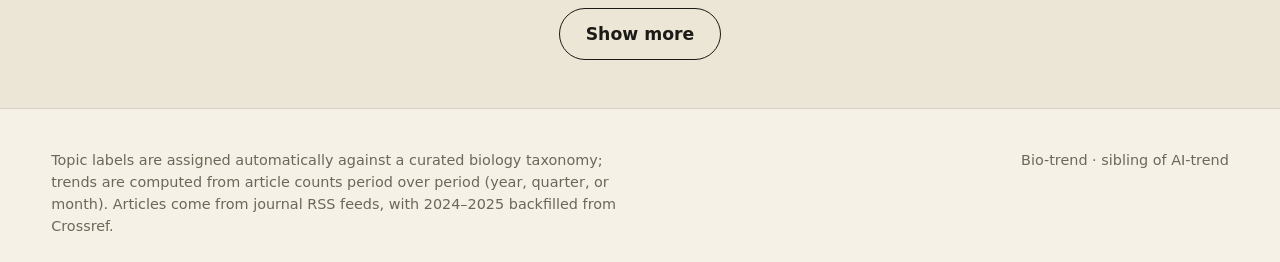
==== commit f3169127: "redesign(site): adopt AI-Trends editorial look + Bio-Trends logo - New stylesheet modeled on AI-Tren" ====
--- a/docs/index.html
+++ b/docs/index.html
@@ -5,6 +5,8 @@
   <meta name="viewport" content="width=device-width, initial-scale=1.0" />
   <title>Bio Trends in Journals</title>
   <meta name="description" content="Top, emerging, and fading research topics across Nature, Science, and Cell journals — by year, quarter, or month, from RSS plus historical backfill." />
+  <link rel="icon" type="image/png" href="favicon.png" />
+  <link rel="apple-touch-icon" href="assets/logo.png" />
   <link rel="preload" href="data/manifest.json" as="fetch" crossorigin />
   <link rel="stylesheet" href="assets/style.css" />
 </head>
@@ -12,7 +14,7 @@
   <header class="site-head">
     <div class="wrap site-head__inner">
       <a class="brand" href="#top">
-        <span class="brand__mark" aria-hidden="true">🧬</span>
+        <img class="brand__logo" src="assets/logo.png" width="32" height="32" alt="" aria-hidden="true" />
         <span class="brand__text">Bio&nbsp;Trends<span class="brand__dim">/journals</span></span>
       </a>
       <nav class="nav" aria-label="Sections">
@@ -24,9 +26,9 @@
   </header>
 
   <nav class="sidenav" aria-label="Quick navigation">
-    <a href="#top" data-target="top"><span class="sidenav__label">Top</span><span class="sidenav__dot"></span></a>
-    <a href="#trends" data-target="trends"><span class="sidenav__label">Topic Trends</span><span class="sidenav__dot"></span></a>
-    <a href="#browse" data-target="browse"><span class="sidenav__label">Rising Stars</span><span class="sidenav__dot"></span></a>
+    <a href="#top" data-target="top"><span class="sidenav__dot"></span><span class="sidenav__label">Top</span></a>
+    <a href="#trends" data-target="trends"><span class="sidenav__dot"></span><span class="sidenav__label">Topic Trends</span></a>
+    <a href="#browse" data-target="browse"><span class="sidenav__dot"></span><span class="sidenav__label">Rising Stars</span></a>
   </nav>
 
   <main id="top">
--- a/docs/assets/style.css
+++ b/docs/assets/style.css
@@ -1,29 +1,31 @@
-/* Bio-trend — editorial / lab aesthetic.
-   Warm paper ground, deep-green life-sciences accent, serif display + sans body. */
+/* Bio Trends — editorial / Swiss data-viz, following AI-Trends. Palette tuned to the
+   logo: cream paper, deep-green brand, coral = emerging/hot, teal = fading/cool. */
 
 :root {
-  --color-bg: oklch(98.5% 0.008 95);
-  --color-surface: oklch(100% 0 0);
-  --color-surface-2: oklch(96.5% 0.012 95);
-  --color-ink: oklch(24% 0.02 160);
-  --color-ink-dim: oklch(46% 0.02 160);
-  --color-line: oklch(89% 0.012 120);
-  --color-accent: oklch(52% 0.12 160);       /* deep green */
-  --color-accent-2: oklch(62% 0.15 35);       /* warm coral, for emerging */
-  --color-fade: oklch(58% 0.04 250);          /* muted blue, for fading */
-
-  --font-display: "Iowan Old Style", "Palatino Linotype", Palatino, Georgia, serif;
-  --font-body: ui-sans-serif, system-ui, -apple-system, "Segoe UI", Roboto, sans-serif;
-  --font-mono: ui-monospace, "SFMono-Regular", "Cascadia Code", Menlo, monospace;
-
-  --text-hero: clamp(2.6rem, 1.2rem + 5.5vw, 5.5rem);
-  --text-h2: clamp(1.5rem, 1.1rem + 1.6vw, 2.4rem);
+  --paper: #f5f1e7;
+  --paper-2: #ece6d6;
+  --card: #fffdf9;
+  --ink: #1b1a16;
+  --muted: #6c6757;
+  --line: rgba(27, 26, 22, 0.14);
+  --line-soft: rgba(27, 26, 22, 0.08);
+
+  --accent: #d9533a;        /* emerging / hot (logo coral) */
+  --accent-ink: #9a3826;
+  --cool: #1a8f82;          /* fading / cool (logo teal) */
+  --cool-ink: #0f5f56;
+  --brand: #1c7a4d;         /* logo green — biology highlight */
+  --brand-ink: #145c3a;
+  --top: #1b1a16;           /* top / established */
+
+  --text-hero: clamp(2.2rem, 1.3rem + 3vw, 4rem);
+  --text-h2: clamp(1.6rem, 1.1rem + 1.8vw, 2.6rem);
   --space-section: clamp(3.5rem, 2.5rem + 4vw, 7rem);
-  --wrap: 76rem;
-  --radius: 14px;
-  --shadow-1: 0 1px 2px oklch(24% 0.02 160 / 0.06), 0 4px 16px oklch(24% 0.02 160 / 0.06);
-  --shadow-2: 0 2px 6px oklch(24% 0.02 160 / 0.08), 0 18px 40px oklch(24% 0.02 160 / 0.10);
-  --duration: 240ms;
+
+  --sans: "Inter", system-ui, -apple-system, "Segoe UI", Roboto, sans-serif;
+  --mono: ui-monospace, "SF Mono", "JetBrains Mono", "Cascadia Code", Menlo, monospace;
+
+  --dur: 240ms;
   --ease: cubic-bezier(0.16, 1, 0.3, 1);
 }
 
@@ -31,200 +33,172 @@
 html { scroll-behavior: smooth; }
 @media (prefers-reduced-motion: reduce) {
   html { scroll-behavior: auto; }
-  *, *::before, *::after { animation-duration: 0.001ms !important; transition-duration: 0.001ms !important; }
+  * { animation-duration: 0.001ms !important; transition-duration: 0.001ms !important; }
 }
 
 body {
   margin: 0;
-  font-family: var(--font-body);
-  color: var(--color-ink);
-  background:
-    radial-gradient(120% 80% at 80% -10%, oklch(95% 0.03 160 / 0.6), transparent 60%),
-    var(--color-bg);
+  background: var(--paper);
+  color: var(--ink);
+  font-family: var(--sans);
+  font-size: clamp(1rem, 0.96rem + 0.2vw, 1.08rem);
   line-height: 1.55;
   -webkit-font-smoothing: antialiased;
 }
-
-.wrap { width: min(100% - 2.5rem, var(--wrap)); margin-inline: auto; }
-
-/* ---- header ---- */
+.wrap { width: min(1240px, 92vw); margin-inline: auto; }
+a { color: inherit; }
+em { font-style: italic; }
+:focus-visible { outline: 2.5px solid var(--accent); outline-offset: 3px; border-radius: 2px; }
+
+/* ---------- header ---------- */
 .site-head {
   position: sticky; top: 0; z-index: 20;
-  background: oklch(98.5% 0.008 95 / 0.82);
-  backdrop-filter: saturate(140%) blur(10px);
-  border-bottom: 1px solid var(--color-line);
-}
-.site-head__inner { display: flex; align-items: center; justify-content: space-between; height: 60px; }
-.brand { display: inline-flex; align-items: baseline; gap: 0.5rem; text-decoration: none; color: var(--color-ink); font-weight: 600; }
-.brand__mark { font-size: 1.15rem; transform: translateY(1px); }
-.brand__text { font-family: var(--font-display); font-size: 1.15rem; letter-spacing: -0.01em; }
-.brand__dim { color: var(--color-ink-dim); font-weight: 400; }
-.nav { display: flex; gap: 1.4rem; align-items: center; font-size: 0.92rem; }
-.nav a { color: var(--color-ink-dim); text-decoration: none; transition: color var(--duration) var(--ease); }
-.nav a:hover, .nav a:focus-visible { color: var(--color-accent); }
-.nav__ext { font-weight: 500; }
-
-/* ---- hero ---- */
-.hero { padding: clamp(3rem, 2rem + 6vw, 6.5rem) 0 var(--space-section); }
-.hero__inner { display: grid; grid-template-columns: 1.5fr 1fr; gap: clamp(1.5rem, 1rem + 3vw, 4rem); align-items: center; }
-@media (max-width: 800px) { .hero__inner { grid-template-columns: 1fr; } }
-.eyebrow { font-family: var(--font-mono); font-size: 0.78rem; letter-spacing: 0.08em; text-transform: uppercase; color: var(--color-accent); margin: 0 0 1rem; }
-.hero__title { font-family: var(--font-display); font-weight: 600; font-size: var(--text-hero); line-height: 0.98; letter-spacing: -0.02em; margin: 0 0 1.25rem; }
-.hero__title em { font-style: italic; color: var(--color-ink-dim); }
-.hero__hl { color: var(--color-accent); position: relative; white-space: nowrap; }
-.hero__lede { font-size: clamp(1rem, 0.95rem + 0.4vw, 1.18rem); color: var(--color-ink-dim); max-width: 46ch; margin: 0; }
-.hero__lede strong { color: var(--color-ink); font-weight: 600; }
-
-.hero__panel { border: 1px solid var(--color-line); border-radius: var(--radius); background: var(--color-surface); box-shadow: var(--shadow-1); padding: 1.25rem; }
-.hero__stats { display: grid; grid-template-columns: 1fr 1fr; gap: 1rem; }
-.stat { padding: 0.4rem 0; }
-.stat__num { font-family: var(--font-display); font-size: 2rem; font-weight: 600; line-height: 1; color: var(--color-accent); }
-.stat__label { font-size: 0.8rem; color: var(--color-ink-dim); margin-top: 0.35rem; }
-
-/* ---- sections ---- */
-.section { padding: var(--space-section) 0; }
-.section--alt { background: linear-gradient(var(--color-surface-2), transparent 30%); border-top: 1px solid var(--color-line); }
-.section__head { margin-bottom: 2rem; }
-.section__title { font-family: var(--font-display); font-size: var(--text-h2); font-weight: 600; letter-spacing: -0.015em; margin: 0 0 0.4rem; display: flex; align-items: baseline; gap: 0.8rem; }
-.section__num { font-family: var(--font-mono); font-size: 0.85rem; color: var(--color-accent); border: 1px solid var(--color-line); border-radius: 999px; padding: 0.15rem 0.6rem; }
-.section__hint { color: var(--color-ink-dim); margin: 0; }
-
-/* ---- picker (pills) ---- */
-.picker { display: grid; gap: 1rem; margin-bottom: 2rem; }
-.picker__group { display: grid; gap: 0.5rem; }
-.picker__label { font-family: var(--font-mono); font-size: 0.72rem; letter-spacing: 0.06em; text-transform: uppercase; color: var(--color-ink-dim); }
+  background: color-mix(in oklab, var(--paper) 86%, transparent);
+  backdrop-filter: blur(10px);
+  border-bottom: 1px solid var(--line-soft);
+}
+.site-head__inner { display: flex; align-items: center; justify-content: space-between; height: 64px; }
+.brand { display: inline-flex; align-items: center; gap: 0.55ch; text-decoration: none; font-weight: 800; letter-spacing: -0.02em; font-size: 1.12rem; }
+.brand__logo { width: 1.9em; height: 1.9em; display: block; border-radius: 6px; }
+.brand__dim { color: var(--muted); font-weight: 600; }
+.nav { display: flex; gap: clamp(1rem, 3vw, 2rem); align-items: center; font-weight: 600; }
+.nav a { text-decoration: none; color: var(--muted); transition: color var(--dur) var(--ease); }
+.nav a:hover { color: var(--ink); }
+.nav__ext { color: var(--ink); }
+@media (max-width: 640px) {
+  .site-head__inner { flex-wrap: wrap; height: auto; padding-block: 0.55rem; row-gap: 0.45rem; }
+  .nav { flex-basis: 100%; flex-wrap: wrap; justify-content: flex-start; gap: 0.35rem 1.25rem; }
+  .nav a { padding: 0.3rem 0; }
+}
+
+/* ---------- hero ---------- */
+.hero { padding: clamp(2.2rem, 1.4rem + 2.5vw, 4rem) 0; border-bottom: 1px solid var(--line); }
+.hero__inner { display: grid; grid-template-columns: 1.5fr 1fr; gap: clamp(2rem, 4vw, 4.5rem); align-items: center; }
+@media (max-width: 820px) { .hero__inner { grid-template-columns: 1fr; gap: 1.8rem; } }
+.eyebrow { font-family: var(--mono); font-size: 0.8rem; letter-spacing: 0.04em; color: var(--muted); text-transform: uppercase; margin: 0 0 1rem; }
+.hero__title { font-size: var(--text-hero); line-height: 1.02; letter-spacing: -0.03em; font-weight: 800; margin: 0 0 1rem; }
+.hero__title em { color: var(--accent); margin-right: 0.22em; }
+.hero__title .hero__hl { color: var(--brand); }
+.hero__lede { font-size: clamp(1rem, 0.95rem + 0.35vw, 1.2rem); max-width: 52ch; color: #2c291f; margin: 0; line-height: 1.5; }
+.hero__lede strong { color: var(--ink); }
+.hero__panel { background: var(--card); border: 1px solid var(--line); border-radius: 16px; padding: clamp(1.3rem, 2.5vw, 2rem); }
+.hero__stats { display: grid; grid-template-columns: 1fr 1fr; gap: 1.3rem 1.4rem; }
+.stat { display: flex; flex-direction: column; }
+.stat__num { font-family: var(--mono); font-size: clamp(1.5rem, 1rem + 1.4vw, 2.2rem); font-weight: 700; line-height: 1; letter-spacing: -0.03em; color: var(--brand-ink); }
+.stat__label { font-size: 0.75rem; color: var(--muted); text-transform: uppercase; letter-spacing: 0.05em; margin-top: 0.45rem; }
+
+/* ---------- sections ---------- */
+.section { padding: clamp(2rem, 1.4rem + 2vw, 3.5rem) 0; }
+.section--alt { background: var(--paper-2); border-top: 1px solid var(--line); }
+.section__head { margin-bottom: clamp(1.6rem, 3vw, 2.8rem); }
+.section__title { font-size: var(--text-h2); letter-spacing: -0.03em; font-weight: 800; margin: 0 0 0.4rem; display: flex; align-items: baseline; gap: 0.7ch; }
+.section__num { font-family: var(--mono); font-size: 0.5em; color: var(--accent); font-weight: 700; }
+.section__hint { color: var(--muted); margin: 0; max-width: 64ch; }
+
+/* ---------- picker (pills) ---------- */
+.picker { display: flex; flex-direction: column; gap: 0.9rem; margin-bottom: 2.2rem; }
+.picker__group { display: flex; flex-direction: column; gap: 0.45rem; }
+.picker__label { font-family: var(--mono); font-size: 0.7rem; letter-spacing: 0.07em; text-transform: uppercase; color: var(--muted); }
 .picker__row { display: flex; flex-wrap: wrap; gap: 0.5rem; }
 .pill {
-  font: inherit; font-size: 0.85rem; cursor: pointer;
-  border: 1px solid var(--color-line); background: var(--color-surface);
-  color: var(--color-ink-dim); border-radius: 999px; padding: 0.4rem 0.9rem;
-  transition: all var(--duration) var(--ease);
-}
-.pill:hover { border-color: var(--color-accent); color: var(--color-accent); transform: translateY(-1px); }
-.pill[aria-pressed="true"] { background: var(--color-accent); border-color: var(--color-accent); color: oklch(99% 0 0); box-shadow: var(--shadow-1); }
-
-/* compact journal "cards" — there are many journals, so keep them small (à la AI-trend) */
-#group-pills { gap: 0.4rem; }
-.pill--journal {
-  font-family: var(--font-mono);
-  font-size: 0.74rem;
-  font-weight: 500;
-  padding: 0.28rem 0.66rem;
-  border-radius: 8px;
-}
-
-/* ---- trend panel ---- */
-.trend-panel { display: grid; grid-template-columns: repeat(3, 1fr); gap: 1.25rem; }
-@media (max-width: 820px) { .trend-panel { grid-template-columns: 1fr; } }
-.trend-card { border: 1px solid var(--color-line); border-radius: var(--radius); background: var(--color-surface); box-shadow: var(--shadow-1); padding: 1.25rem; }
-.trend-card--top { border-top: 3px solid var(--color-accent); }
-.trend-card--emerging { border-top: 3px solid var(--color-accent-2); }
-.trend-card--fading { border-top: 3px solid var(--color-fade); }
-.trend-card__title { font-family: var(--font-mono); font-size: 0.74rem; letter-spacing: 0.07em; text-transform: uppercase; color: var(--color-ink-dim); margin: 0 0 0.9rem; }
-.trend-list { list-style: none; margin: 0; padding: 0; display: grid; gap: 0.5rem; }
-.trend-row { display: flex; align-items: center; gap: 0.7rem; }
-.trend-row__name { font: inherit; background: none; border: none; cursor: pointer; color: var(--color-ink); text-align: left; padding: 0; flex: 1; transition: color var(--duration) var(--ease); }
-.trend-row__name:hover { color: var(--color-accent); }
-.trend-row__bar { height: 7px; border-radius: 999px; background: var(--color-accent); opacity: 0.85; min-width: 4px; }
-.trend-card--emerging .trend-row__bar { background: var(--color-accent-2); }
-.trend-card--fading .trend-row__bar { background: var(--color-fade); }
-.trend-row__val { font-family: var(--font-mono); font-size: 0.78rem; color: var(--color-ink-dim); min-width: 2.5ch; text-align: right; }
-.trend-empty { color: var(--color-ink-dim); font-size: 0.9rem; font-style: italic; }
-
-/* ---- filters (surface card) ---- */
-.filters {
-  display: grid;
-  grid-template-columns: repeat(auto-fit, minmax(160px, 1fr));
-  gap: 1rem 1.1rem;
-  margin-bottom: 1.75rem;
-  padding: 1.25rem 1.35rem;
-  background: var(--color-surface);
-  border: 1px solid var(--color-line);
-  border-radius: var(--radius);
-  box-shadow: var(--shadow-1);
-}
-.field { display: grid; gap: 0.4rem; min-width: 0; }
-.field--grow { grid-column: 1 / -1; }
-@media (min-width: 720px) { .field--grow { grid-column: span 2; } }
-.field__label { font-family: var(--font-mono); font-size: 0.68rem; letter-spacing: 0.07em; text-transform: uppercase; color: var(--color-ink-dim); }
-.field__input {
-  font: inherit;
-  width: 100%;
-  padding: 0.55rem 0.75rem;
-  border: 1px solid var(--color-line);
-  border-radius: 10px;
-  background: var(--color-bg);
-  color: var(--color-ink);
-  transition: border-color var(--duration) var(--ease), box-shadow var(--duration) var(--ease), background var(--duration) var(--ease);
-}
-.field__input:hover { border-color: oklch(78% 0.03 160); }
-.field__input:focus-visible { outline: none; background: var(--color-surface); border-color: var(--color-accent); box-shadow: 0 0 0 3px oklch(52% 0.12 160 / 0.18); }
+  font: inherit; font-weight: 700; cursor: pointer;
+  border: 1px solid var(--line); background: transparent; color: var(--ink);
+  padding: 0.45rem 1rem; border-radius: 999px;
+  transition: background var(--dur) var(--ease), color var(--dur) var(--ease), border-color var(--dur) var(--ease), transform var(--dur) var(--ease);
+}
+.pill:hover { border-color: var(--ink); transform: translateY(-1px); }
+.pill[aria-pressed="true"] { background: var(--ink); color: var(--paper); border-color: var(--ink); }
+/* many journals -> compact mono "cards" */
+.pill--journal { font-family: var(--mono); font-weight: 600; font-size: 0.76rem; padding: 0.3rem 0.7rem; border-radius: 8px; }
+.picker__row--periods .pill { font-family: var(--mono); font-weight: 600; }
+
+/* ---------- trend panel (cols + chart) ---------- */
+.trend-panel { display: grid; grid-template-columns: 1.1fr 1fr; gap: clamp(1.2rem, 3vw, 2.4rem); align-items: start; }
+@media (max-width: 860px) { .trend-panel { grid-template-columns: 1fr; } }
+.cols { display: grid; grid-template-columns: repeat(3, 1fr); gap: 1rem; }
+@media (max-width: 560px) { .cols { grid-template-columns: 1fr; } }
+.col__h { font-family: var(--mono); font-size: 0.78rem; text-transform: uppercase; letter-spacing: 0.05em; margin: 0 0 0.8rem; padding-bottom: 0.5rem; border-bottom: 2px solid currentColor; display: inline-block; }
+.col--top .col__h { color: var(--top); }
+.col--emerging .col__h { color: var(--accent); }
+.col--fading .col__h { color: var(--cool); }
+.rank { list-style: none; margin: 0; padding: 0; display: flex; flex-direction: column; gap: 0.45rem; counter-reset: r; }
+.rank li { counter-increment: r; }
+.chip {
+  display: flex; align-items: baseline; gap: 0.6ch; width: 100%; text-align: left;
+  font: inherit; cursor: pointer; background: var(--card); color: var(--ink);
+  border: 1px solid var(--line-soft); border-radius: 10px; padding: 0.55rem 0.7rem;
+  transition: border-color var(--dur) var(--ease), transform var(--dur) var(--ease), box-shadow var(--dur) var(--ease);
+}
+.chip:hover { transform: translateY(-2px); border-color: var(--line); box-shadow: 0 8px 22px -16px rgba(0,0,0,0.5); }
+.chip__rank { font-family: var(--mono); font-size: 0.78rem; color: var(--muted); }
+.chip__rank::before { content: counter(r) ". "; }
+.chip__name { font-weight: 650; }
+.col--emerging .chip:hover { border-color: var(--accent); }
+.col--fading .chip:hover { border-color: var(--cool); }
+
+.chart { background: var(--card); border: 1px solid var(--line-soft); border-radius: 14px; padding: clamp(1rem, 2vw, 1.5rem); }
+.chart__h { font-family: var(--mono); font-size: 0.78rem; text-transform: uppercase; letter-spacing: 0.05em; color: var(--muted); margin: 0 0 1rem; }
+.bar { display: grid; grid-template-columns: 9rem 1fr auto; align-items: center; gap: 0.7rem; padding: 0.28rem 0; cursor: pointer; width: 100%; border: 0; background: none; font: inherit; color: inherit; text-align: left; }
+.bar__name { font-size: 0.86rem; font-weight: 600; white-space: nowrap; overflow: hidden; text-overflow: ellipsis; }
+.bar__track { height: 12px; background: var(--paper-2); border-radius: 999px; overflow: hidden; }
+.bar__fill { height: 100%; background: linear-gradient(90deg, var(--cool), var(--accent)); border-radius: 999px; transform-origin: left; animation: grow var(--dur) var(--ease); }
+@keyframes grow { from { transform: scaleX(0.02); } }
+.bar__val { font-family: var(--mono); font-size: 0.8rem; color: var(--muted); }
+.bar:hover .bar__name { color: var(--accent); }
+
+.empty { color: var(--muted); font-style: italic; padding: 1rem 0; }
+
+/* ---------- filters ---------- */
+.filters { display: grid; grid-template-columns: repeat(3, minmax(0,1fr)) 1.4fr; gap: 1rem; margin-bottom: 1.6rem; }
+@media (max-width: 760px) { .filters { grid-template-columns: 1fr 1fr; } .field--grow { grid-column: 1 / -1; } }
+.field { display: flex; flex-direction: column; gap: 0.4rem; min-width: 0; }
+.field__label { font-family: var(--mono); font-size: 0.72rem; text-transform: uppercase; letter-spacing: 0.05em; color: var(--muted); }
+.field__input { font: inherit; width: 100%; padding: 0.6rem 0.75rem; border: 1px solid var(--line); border-radius: 10px; background: var(--card); color: var(--ink); transition: border-color var(--dur) var(--ease), box-shadow var(--dur) var(--ease); }
+.field__input:hover { border-color: var(--ink); }
+.field__input:focus-visible { outline: none; border-color: var(--accent); box-shadow: 0 0 0 3px color-mix(in oklab, var(--accent) 22%, transparent); }
 select.field__input { cursor: pointer; appearance: none; -webkit-appearance: none;
-  background-image: url("data:image/svg+xml,%3Csvg width='10' height='6' xmlns='http://www.w3.org/2000/svg'%3E%3Cpath d='M1 1l4 4 4-4' stroke='%23667' stroke-width='1.5' fill='none' stroke-linecap='round'/%3E%3C/svg%3E");
+  background-image: url("data:image/svg+xml,%3Csvg width='10' height='6' xmlns='http://www.w3.org/2000/svg'%3E%3Cpath d='M1 1l4 4 4-4' stroke='%236c6757' stroke-width='1.5' fill='none' stroke-linecap='round'/%3E%3C/svg%3E");
   background-repeat: no-repeat; background-position: right 0.7rem center; padding-right: 1.9rem;
 }
 
-.result-meta { font-family: var(--font-mono); font-size: 0.8rem; color: var(--color-ink-dim); margin: 0 0 1rem; }
-
-/* ---- papers ---- */
-.papers { list-style: none; margin: 0; padding: 0; display: grid; gap: 0.9rem; }
-.paper { border: 1px solid var(--color-line); border-radius: var(--radius); background: var(--color-surface); padding: 1.15rem 1.25rem; transition: box-shadow var(--duration) var(--ease), transform var(--duration) var(--ease), border-color var(--duration) var(--ease); }
-.paper:hover { box-shadow: var(--shadow-2); transform: translateY(-2px); border-color: oklch(82% 0.02 160); }
-.paper__head { display: flex; justify-content: space-between; gap: 1rem; align-items: flex-start; }
-.paper__title { font-family: var(--font-display); font-size: 1.12rem; font-weight: 600; line-height: 1.25; margin: 0; }
-.paper__title a { color: var(--color-ink); text-decoration: none; }
-.paper__title a:hover { color: var(--color-accent); }
-.paper__cite { flex-shrink: 0; font-family: var(--font-mono); font-size: 0.72rem; color: var(--color-accent); border: 1px solid var(--color-line); border-radius: 999px; padding: 0.2rem 0.55rem; white-space: nowrap; }
-.paper__meta { font-size: 0.82rem; color: var(--color-ink-dim); margin: 0.4rem 0 0.6rem; }
-.paper__journal { color: var(--color-accent); font-weight: 600; }
-.paper__abstract { font-size: 0.92rem; color: var(--color-ink-dim); margin: 0.5rem 0 0.75rem; }
-.paper__topics { display: flex; flex-wrap: wrap; gap: 0.4rem; }
-.tag { font-family: var(--font-mono); font-size: 0.72rem; color: var(--color-ink-dim); background: var(--color-surface-2); border: 1px solid var(--color-line); border-radius: 6px; padding: 0.15rem 0.5rem; }
-
-.more { text-align: center; margin-top: 1.75rem; }
-.btn { font: inherit; font-weight: 500; cursor: pointer; padding: 0.6rem 1.4rem; border-radius: 999px; border: 1px solid var(--color-accent); background: var(--color-accent); color: oklch(99% 0 0); transition: transform var(--duration) var(--ease), box-shadow var(--duration) var(--ease); }
-.btn:hover { transform: translateY(-1px); box-shadow: var(--shadow-1); }
-
-/* ---- footer ---- */
-.site-foot { border-top: 1px solid var(--color-line); padding: 2.5rem 0; margin-top: var(--space-section); }
-.site-foot__inner { display: flex; justify-content: space-between; gap: 1.5rem; flex-wrap: wrap; color: var(--color-ink-dim); font-size: 0.85rem; }
-.site-foot__inner p { margin: 0; max-width: 60ch; }
-.site-foot__meta { font-family: var(--font-mono); }
-
-.loading { color: var(--color-ink-dim); font-style: italic; padding: 1rem 0; }
-
-/* ---- right-side fast navigation (scroll-spy) ---- */
-.sidenav {
-  position: fixed;
-  right: clamp(0.8rem, 2vw, 2rem);
-  top: 50%;
-  transform: translateY(-50%);
-  z-index: 30;
-  display: flex;
-  flex-direction: column;
-  gap: 0.9rem;
-}
-.sidenav a {
-  display: flex;
-  align-items: center;
-  justify-content: flex-end;
-  gap: 0.6rem;
-  text-decoration: none;
-  color: var(--color-ink-dim);
-}
-.sidenav__dot {
-  width: 9px; height: 9px; border-radius: 50%; flex: none;
-  border: 1.5px solid var(--color-ink-dim); background: transparent;
-  transition: background var(--duration) var(--ease), border-color var(--duration) var(--ease), transform var(--duration) var(--ease);
-}
-.sidenav__label {
-  font-size: 0.78rem; font-weight: 600; white-space: nowrap;
-  opacity: 0; transform: translateX(6px);
-  transition: opacity var(--duration) var(--ease), transform var(--duration) var(--ease);
-}
-.sidenav a:hover .sidenav__label,
-.sidenav a:focus-visible .sidenav__label { opacity: 1; transform: translateX(0); }
-.sidenav a:hover .sidenav__dot { border-color: var(--color-accent); }
-.sidenav a.active .sidenav__dot { background: var(--color-accent); border-color: var(--color-accent); transform: scale(1.3); }
-.sidenav a.active .sidenav__label { opacity: 1; transform: translateX(0); color: var(--color-ink); }
+.result-meta { font-family: var(--mono); font-size: 0.85rem; color: var(--muted); margin: 0 0 1.2rem; }
+
+/* ---------- paper cards ---------- */
+.papers { list-style: none; margin: 0; padding: 0; display: grid; gap: 0.6rem; align-items: start; grid-template-columns: repeat(auto-fill, minmax(min(100%, 32rem), 1fr)); }
+.paper { background: var(--card); border: 1px solid var(--line-soft); border-radius: 10px; padding: 0.7rem 0.85rem; transition: border-color var(--dur) var(--ease), box-shadow var(--dur) var(--ease); }
+.paper:hover { border-color: var(--line); box-shadow: 0 12px 30px -22px rgba(0,0,0,0.55); }
+.paper__top { display: flex; gap: 1rem; justify-content: space-between; align-items: baseline; }
+.paper__title { font-size: 0.98rem; font-weight: 700; letter-spacing: -0.01em; margin: 0; line-height: 1.25; }
+.paper__title a { text-decoration: none; background-image: linear-gradient(var(--accent), var(--accent)); background-size: 0% 2px; background-repeat: no-repeat; background-position: 0 100%; transition: background-size var(--dur) var(--ease); }
+.paper__title a:hover { background-size: 100% 2px; }
+.paper__venue { font-family: var(--mono); font-size: 0.76rem; color: var(--brand-ink); white-space: nowrap; }
+.paper__authors { color: var(--muted); font-size: 0.8rem; margin: 0.25rem 0 0.4rem; }
+.paper__abstract { font-size: 0.84rem; line-height: 1.45; color: #343026; margin: 0 0 0.55rem; display: -webkit-box; -webkit-line-clamp: 3; line-clamp: 3; -webkit-box-orient: vertical; overflow: hidden; }
+.tags { display: flex; flex-wrap: wrap; gap: 0.4rem; align-items: center; }
+.tag { font-family: var(--mono); font-size: 0.72rem; padding: 0.2rem 0.55rem; border-radius: 999px; background: var(--paper-2); border: 1px solid var(--line-soft); cursor: pointer; color: inherit; transition: background var(--dur) var(--ease), color var(--dur) var(--ease); }
+.tag:hover { background: var(--ink); color: var(--paper); }
+.paper__links { margin-left: auto; display: inline-flex; gap: 0.7rem; align-items: center; }
+.paper__link { font-family: var(--mono); font-size: 0.72rem; font-weight: 600; color: var(--cool-ink); text-decoration: none; white-space: nowrap; }
+.paper__link:hover { color: var(--accent); text-decoration: underline; }
+
+.more { text-align: center; margin-top: 1.6rem; }
+.btn { font: inherit; font-weight: 700; cursor: pointer; padding: 0.7rem 1.6rem; border-radius: 999px; border: 1px solid var(--ink); background: transparent; color: var(--ink); transition: background var(--dur) var(--ease), color var(--dur) var(--ease); }
+.btn:hover { background: var(--ink); color: var(--paper); }
+.loading { color: var(--muted); font-family: var(--mono); font-size: 0.85rem; padding: 2rem 0; }
+
+/* ---------- footer ---------- */
+.site-foot { border-top: 1px solid var(--line); padding: 2.5rem 0; }
+.site-foot__inner { display: flex; flex-wrap: wrap; gap: 1rem; justify-content: space-between; color: var(--muted); font-size: 0.9rem; }
+.site-foot__inner p { margin: 0; max-width: 62ch; }
+.site-foot a { color: var(--ink); }
+
+/* ---------- right-side fast nav (scroll-spy) ---------- */
+.sidenav { position: fixed; right: clamp(0.8rem, 2vw, 2rem); top: 50%; transform: translateY(-50%); z-index: 30; display: flex; flex-direction: column; gap: 0.9rem; }
+.sidenav a { display: flex; align-items: center; gap: 0.6rem; text-decoration: none; color: var(--muted); flex-direction: row-reverse; }
+.sidenav__dot { width: 9px; height: 9px; border-radius: 50%; border: 1.5px solid var(--muted); background: transparent; transition: background var(--dur) var(--ease), border-color var(--dur) var(--ease), transform var(--dur) var(--ease); flex: none; }
+.sidenav__label { font-size: 0.78rem; font-weight: 600; opacity: 0; transform: translateX(6px); transition: opacity var(--dur) var(--ease), transform var(--dur) var(--ease); white-space: nowrap; }
+.sidenav a:hover .sidenav__label, .sidenav a:focus-visible .sidenav__label { opacity: 1; transform: translateX(0); }
+.sidenav a:hover .sidenav__dot { border-color: var(--ink); }
+.sidenav a.active .sidenav__dot { background: var(--accent); border-color: var(--accent); transform: scale(1.25); }
+.sidenav a.active .sidenav__label { opacity: 1; transform: translateX(0); color: var(--ink); }
 @media (max-width: 1100px) { .sidenav { display: none; } }
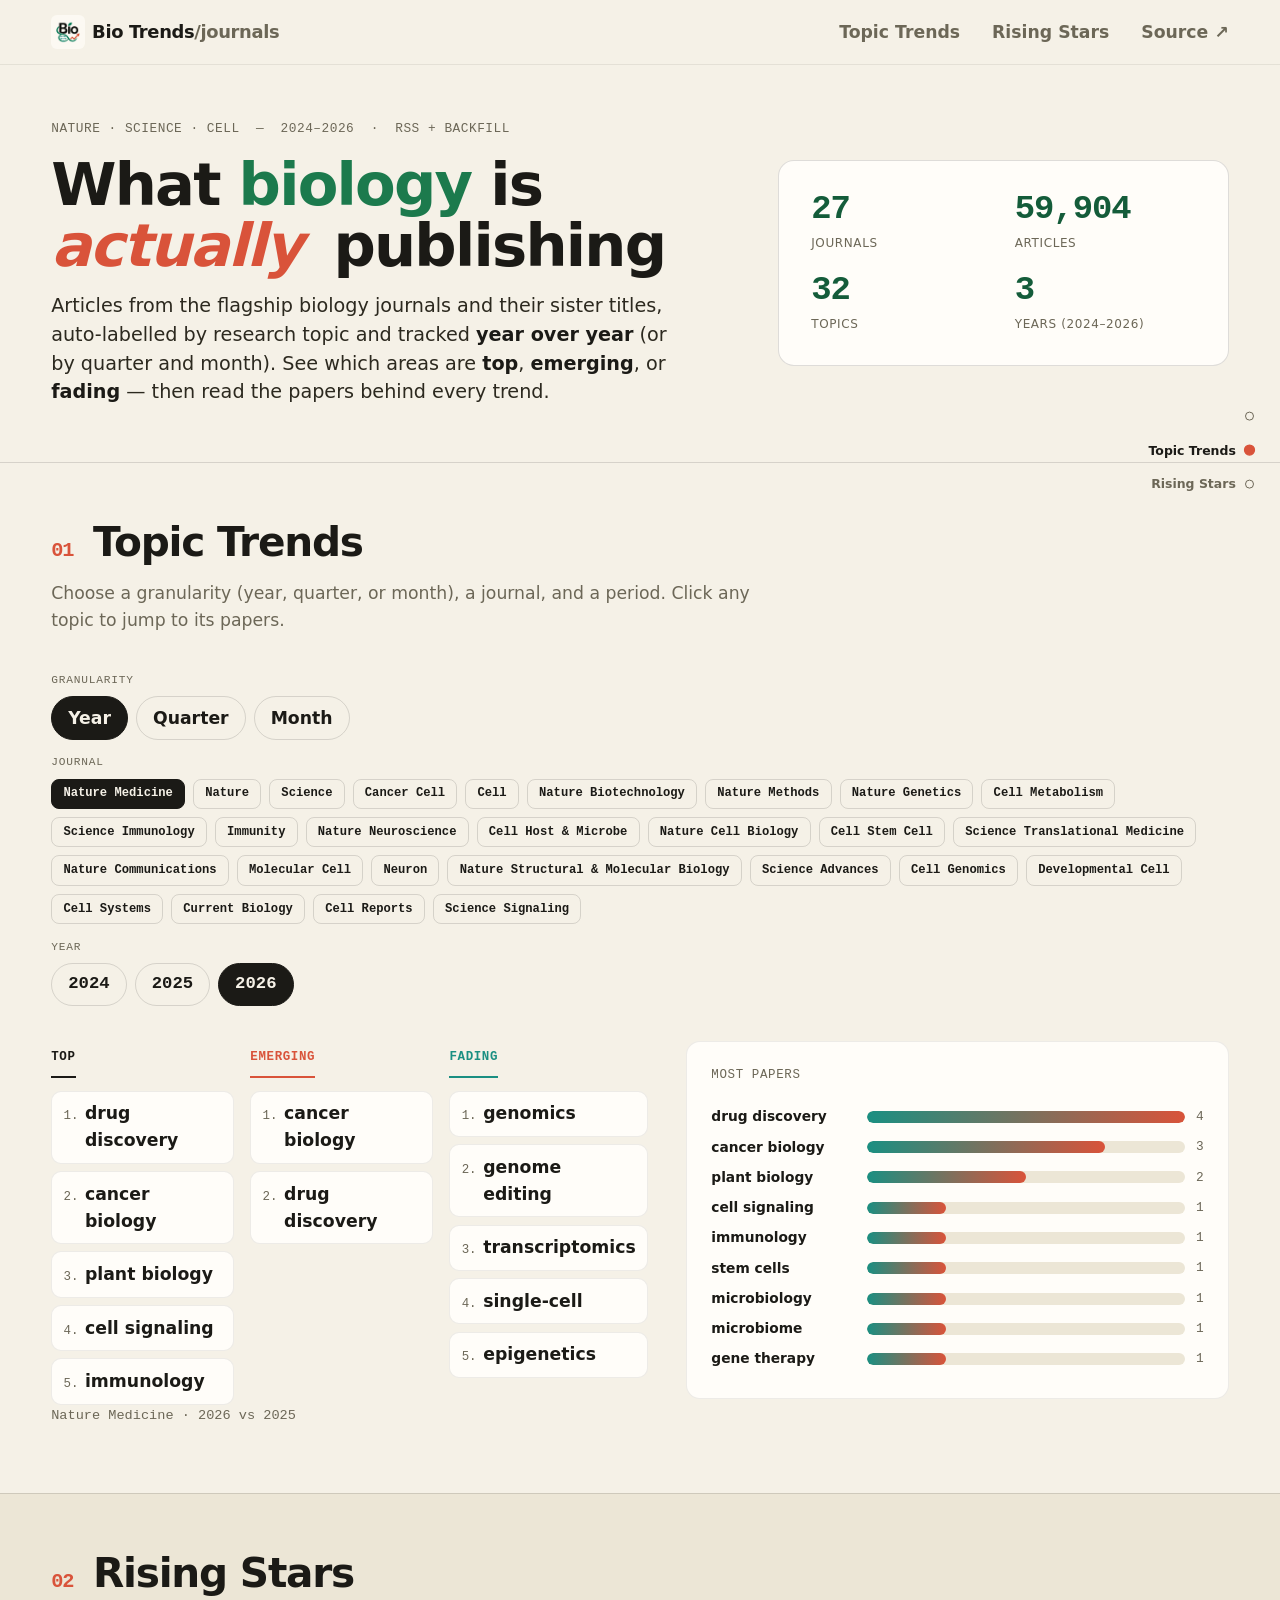
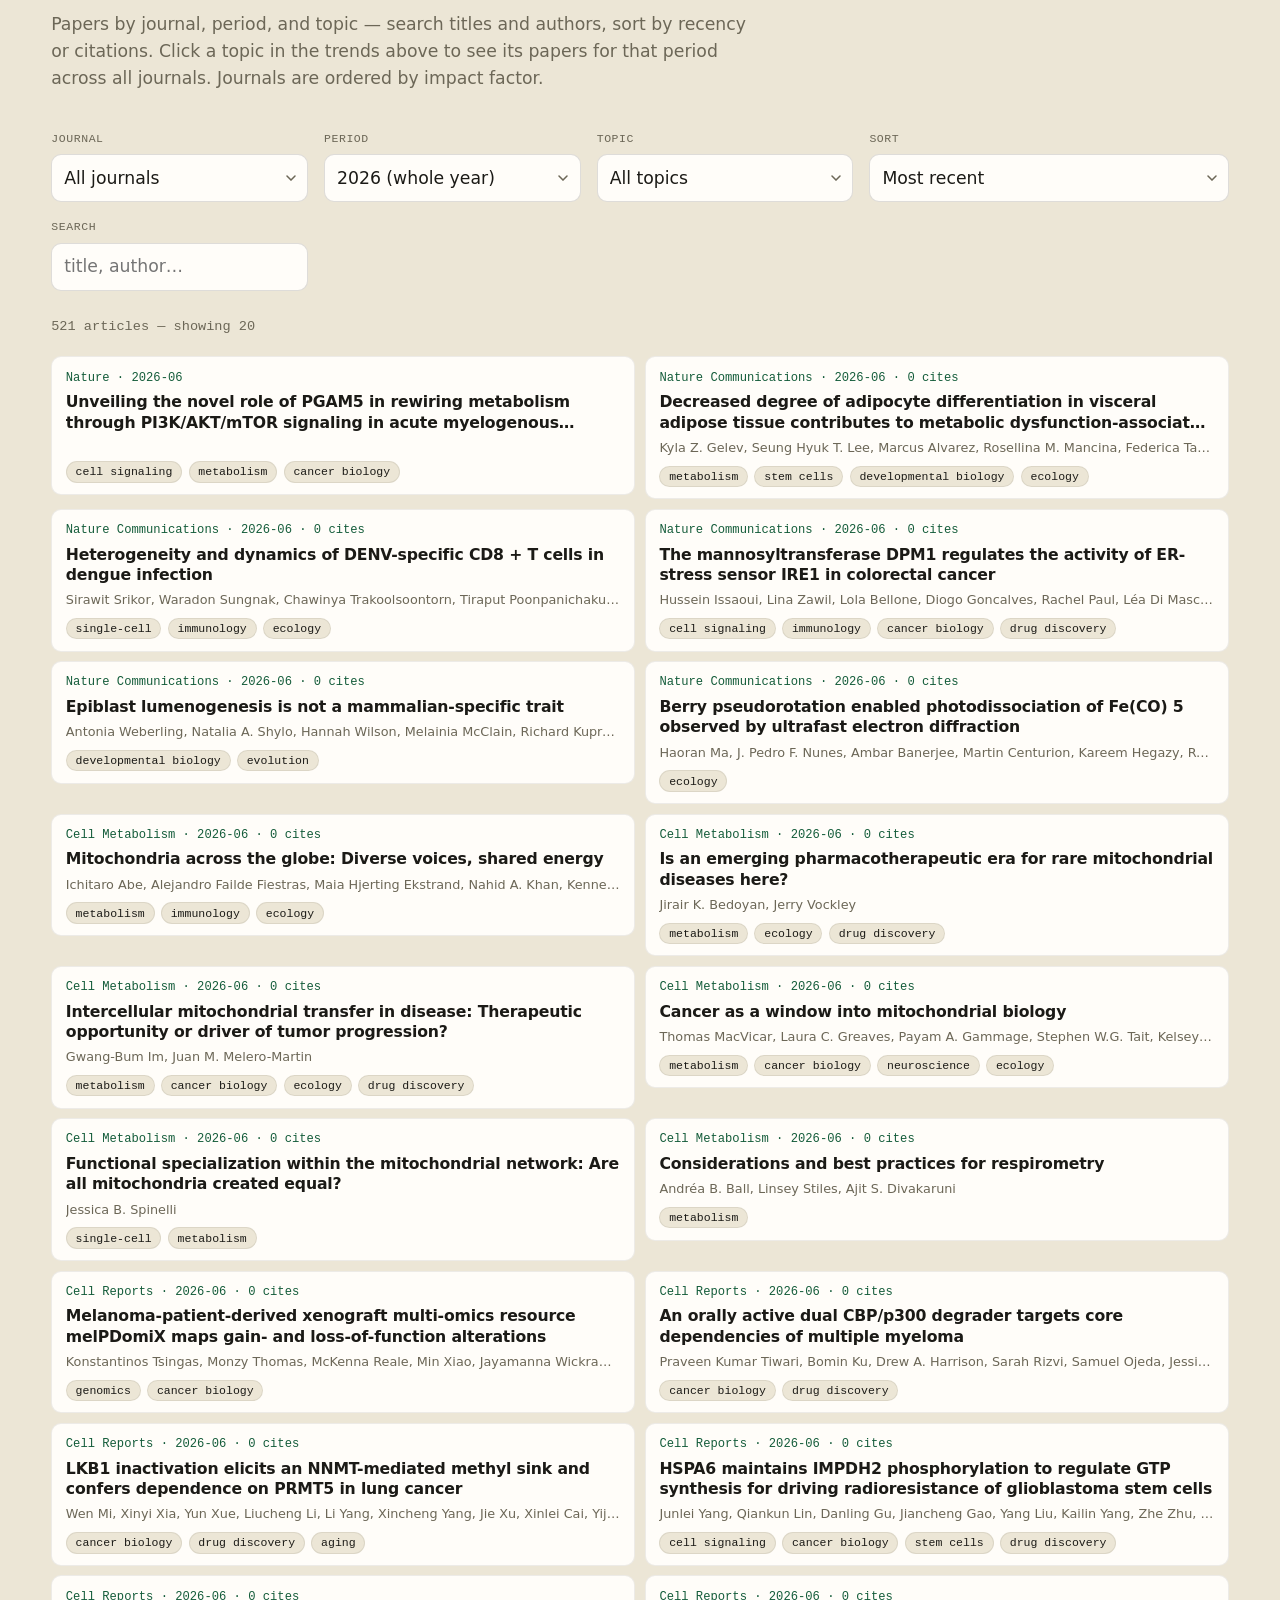
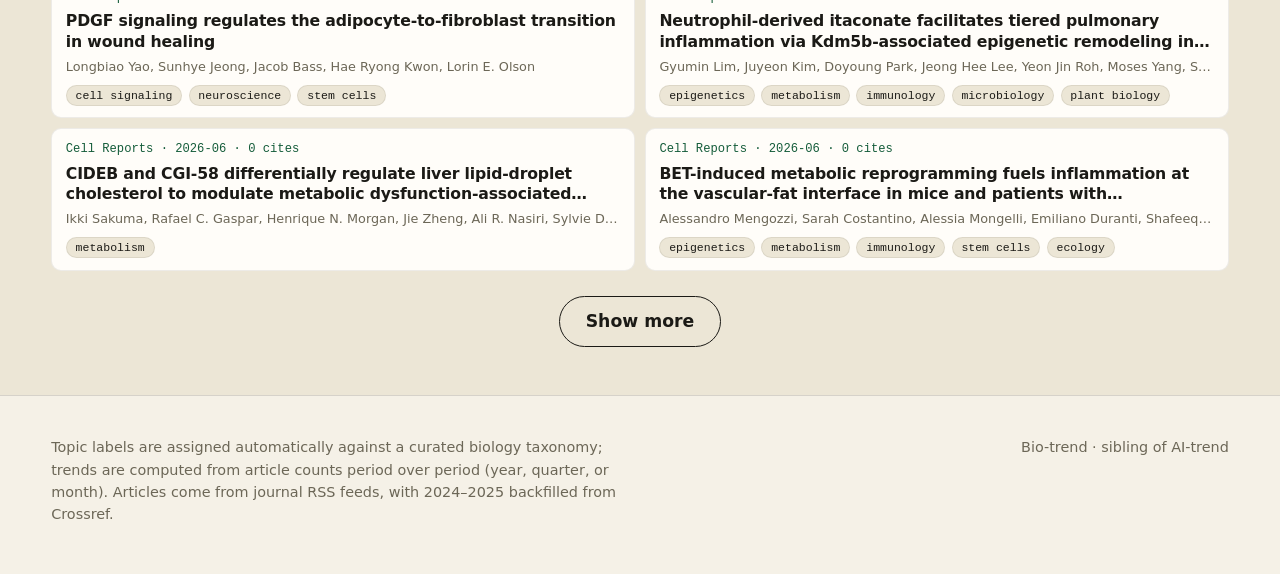
==== commit 5c242291: "feat: track citation counts per paper (Crossref) with rising-paper detection Follows the Zotero Cita" ====
--- a/docs/index.html
+++ b/docs/index.html
@@ -101,6 +101,7 @@
             <select id="f-sort" class="field__input">
               <option value="recent">Most recent</option>
               <option value="citations">Most cited</option>
+              <option value="rising">Rising (citation gain)</option>
             </select>
           </label>
           <label class="field field--grow">
--- a/docs/assets/style.css
+++ b/docs/assets/style.css
@@ -57,17 +57,20 @@
   backdrop-filter: blur(10px);
   border-bottom: 1px solid var(--line-soft);
 }
-.site-head__inner { display: flex; align-items: center; justify-content: space-between; height: 64px; }
-.brand { display: inline-flex; align-items: center; gap: 0.55ch; text-decoration: none; font-weight: 800; letter-spacing: -0.02em; font-size: 1.12rem; }
+/* Fluid header: brand + nav sit on one line when there's room; as the viewport
+   narrows the nav wraps below the brand (and its links wrap among themselves)
+   instead of overflowing/clipping. */
+.site-head__inner { display: flex; flex-wrap: wrap; align-items: center; justify-content: space-between; gap: 0.4rem 1rem; min-height: 64px; padding-block: 0.5rem; }
+.brand { display: inline-flex; align-items: center; gap: 0.55ch; text-decoration: none; font-weight: 800; letter-spacing: -0.02em; font-size: 1.12rem; flex: 0 0 auto; }
 .brand__logo { width: 1.9em; height: 1.9em; display: block; border-radius: 6px; }
 .brand__dim { color: var(--muted); font-weight: 600; }
-.nav { display: flex; gap: clamp(1rem, 3vw, 2rem); align-items: center; font-weight: 600; }
+.nav { display: flex; flex-wrap: wrap; gap: 0.4rem clamp(0.9rem, 3vw, 2rem); align-items: center; justify-content: flex-end; font-weight: 600; }
 .nav a { text-decoration: none; color: var(--muted); transition: color var(--dur) var(--ease); }
 .nav a:hover { color: var(--ink); }
 .nav__ext { color: var(--ink); }
+/* phones: give the nav its own full-width line, left-aligned with tappable links */
 @media (max-width: 640px) {
-  .site-head__inner { flex-wrap: wrap; height: auto; padding-block: 0.55rem; row-gap: 0.45rem; }
-  .nav { flex-basis: 100%; flex-wrap: wrap; justify-content: flex-start; gap: 0.35rem 1.25rem; }
+  .nav { flex-basis: 100%; justify-content: flex-start; gap: 0.35rem 1.25rem; }
   .nav a { padding: 0.3rem 0; }
 }
 
@@ -167,19 +170,20 @@
 .papers { list-style: none; margin: 0; padding: 0; display: grid; gap: 0.6rem; align-items: start; grid-template-columns: repeat(auto-fill, minmax(min(100%, 32rem), 1fr)); }
 .paper { background: var(--card); border: 1px solid var(--line-soft); border-radius: 10px; padding: 0.7rem 0.85rem; transition: border-color var(--dur) var(--ease), box-shadow var(--dur) var(--ease); }
 .paper:hover { border-color: var(--line); box-shadow: 0 12px 30px -22px rgba(0,0,0,0.55); }
-.paper__top { display: flex; gap: 1rem; justify-content: space-between; align-items: baseline; }
-.paper__title { font-size: 0.98rem; font-weight: 700; letter-spacing: -0.01em; margin: 0; line-height: 1.25; }
-.paper__title a { text-decoration: none; background-image: linear-gradient(var(--accent), var(--accent)); background-size: 0% 2px; background-repeat: no-repeat; background-position: 0 100%; transition: background-size var(--dur) var(--ease); }
-.paper__title a:hover { background-size: 100% 2px; }
-.paper__venue { font-family: var(--mono); font-size: 0.76rem; color: var(--brand-ink); white-space: nowrap; }
-.paper__authors { color: var(--muted); font-size: 0.8rem; margin: 0.25rem 0 0.4rem; }
-.paper__abstract { font-size: 0.84rem; line-height: 1.45; color: #343026; margin: 0 0 0.55rem; display: -webkit-box; -webkit-line-clamp: 3; line-clamp: 3; -webkit-box-orient: vertical; overflow: hidden; }
-.tags { display: flex; flex-wrap: wrap; gap: 0.4rem; align-items: center; }
+/* row 1: venue */
+.paper__venue { font-family: var(--mono); font-size: 0.76rem; color: var(--brand-ink); margin: 0 0 0.3rem; }
+/* row 2: full-width title, max two lines + ellipsis */
+.paper__title {
+  font-size: 0.98rem; font-weight: 700; letter-spacing: -0.01em; margin: 0; line-height: 1.3;
+  display: -webkit-box; -webkit-line-clamp: 2; line-clamp: 2; -webkit-box-orient: vertical; overflow: hidden;
+}
+.paper__title a { color: inherit; text-decoration: none; }
+.paper__title a:hover { color: var(--accent); }
+/* single line; always reserves one line of height (empty when no authors) */
+.paper__authors { color: var(--muted); font-size: 0.8rem; margin: 0.3rem 0 0; min-height: 1.2em; white-space: nowrap; overflow: hidden; text-overflow: ellipsis; }
+.tags { display: flex; flex-wrap: wrap; gap: 0.4rem; align-items: center; margin-top: 0.5rem; }
 .tag { font-family: var(--mono); font-size: 0.72rem; padding: 0.2rem 0.55rem; border-radius: 999px; background: var(--paper-2); border: 1px solid var(--line-soft); cursor: pointer; color: inherit; transition: background var(--dur) var(--ease), color var(--dur) var(--ease); }
 .tag:hover { background: var(--ink); color: var(--paper); }
-.paper__links { margin-left: auto; display: inline-flex; gap: 0.7rem; align-items: center; }
-.paper__link { font-family: var(--mono); font-size: 0.72rem; font-weight: 600; color: var(--cool-ink); text-decoration: none; white-space: nowrap; }
-.paper__link:hover { color: var(--accent); text-decoration: underline; }
 
 .more { text-align: center; margin-top: 1.6rem; }
 .btn { font: inherit; font-weight: 700; cursor: pointer; padding: 0.7rem 1.6rem; border-radius: 999px; border: 1px solid var(--ink); background: transparent; color: var(--ink); transition: background var(--dur) var(--ease), color var(--dur) var(--ease); }
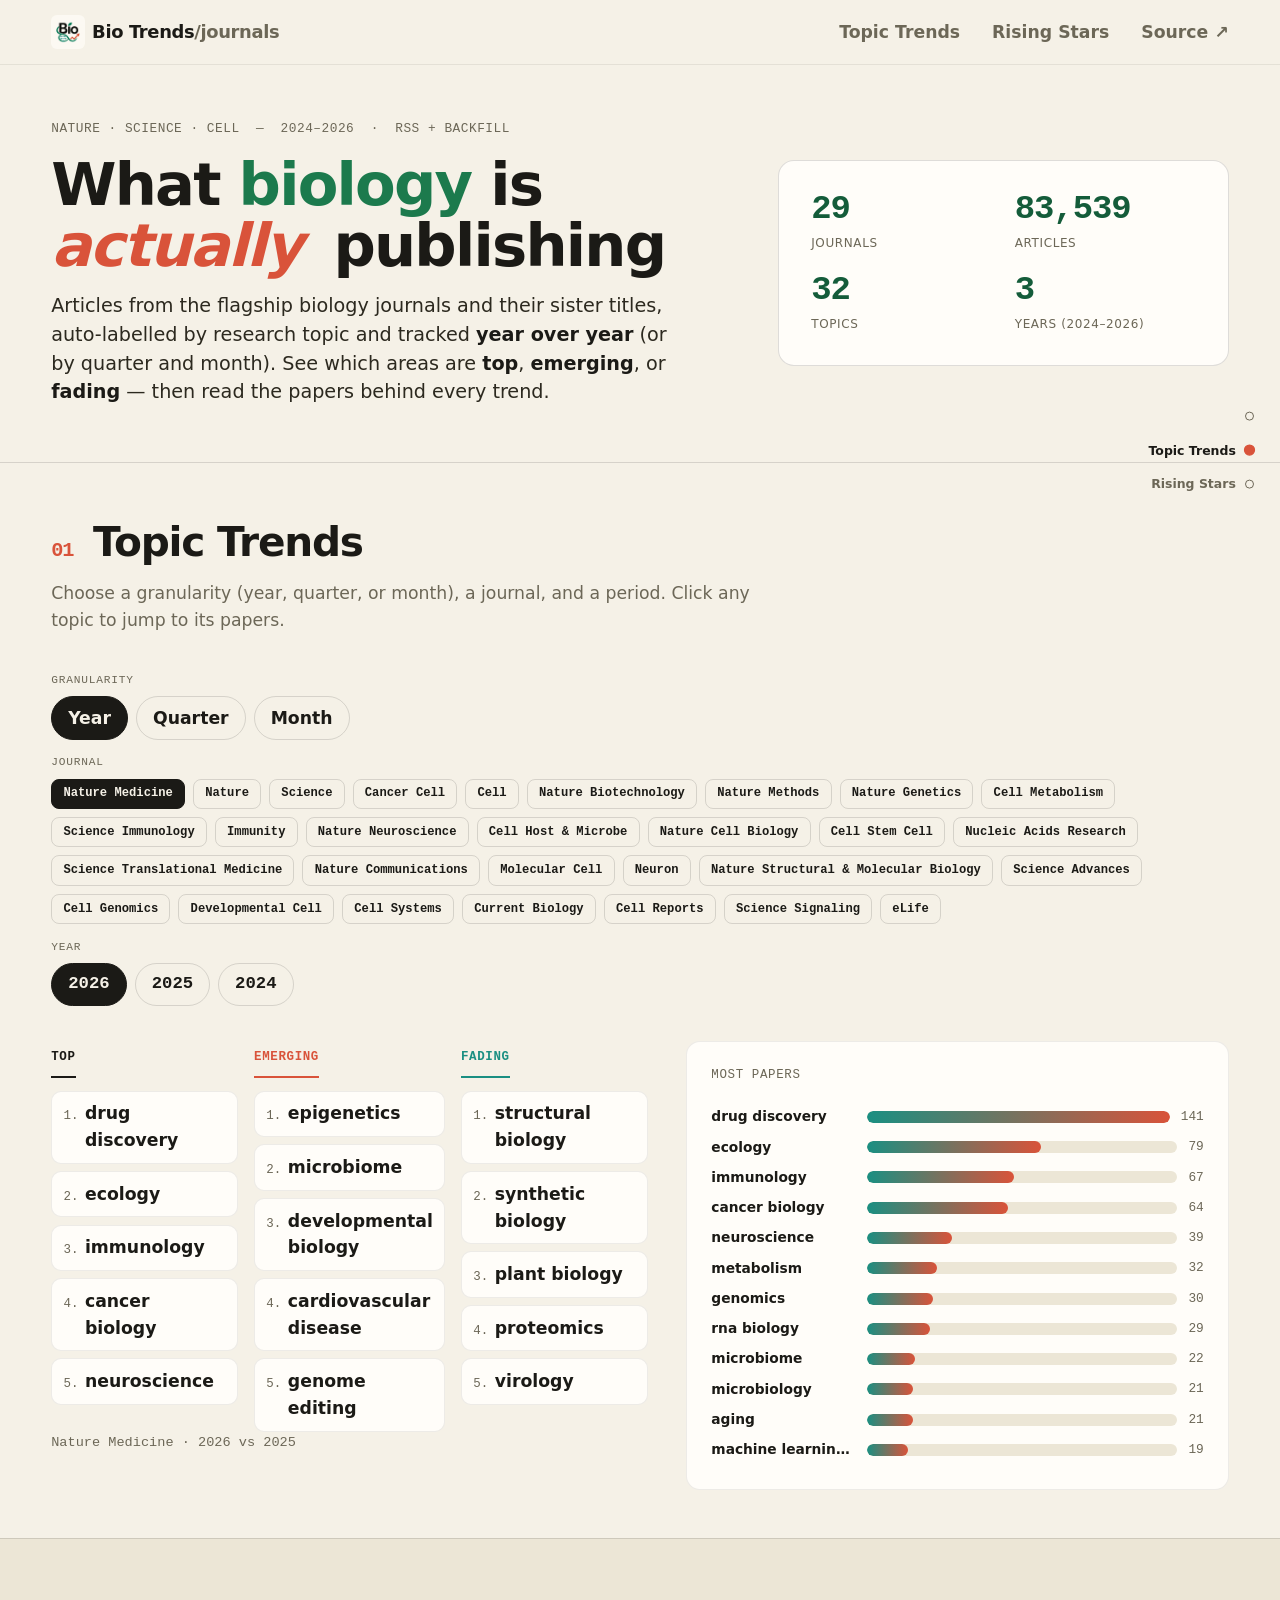
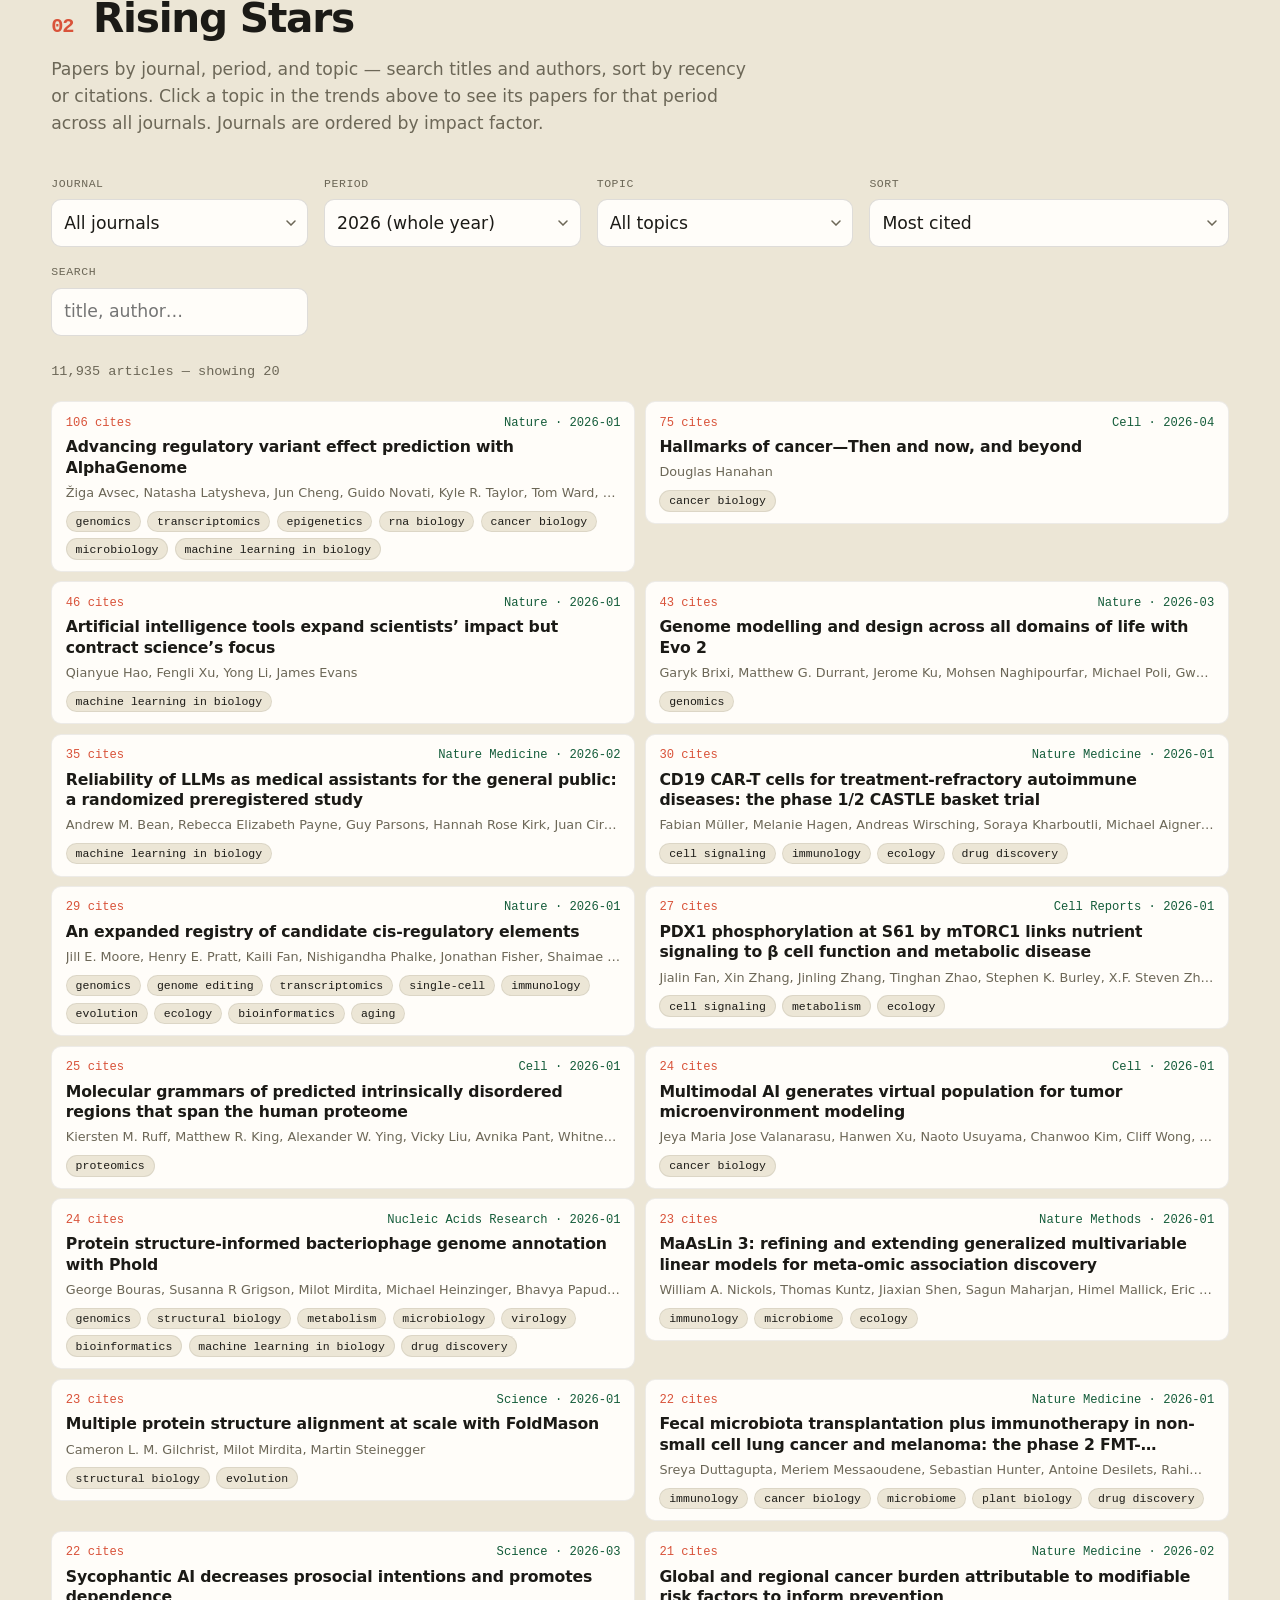
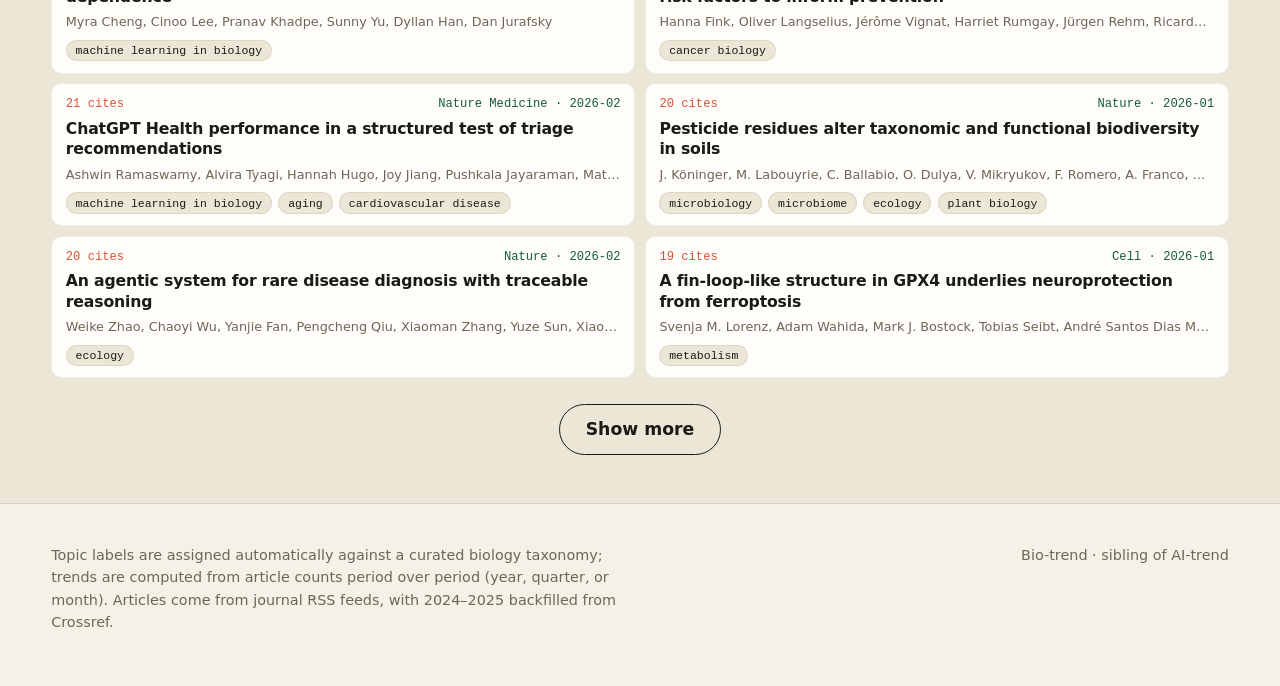
==== commit 288f3b03: "feat(site): default the browse sort to Most cited Reorder the sort options so 'Most cited' is first " ====
--- a/docs/index.html
+++ b/docs/index.html
@@ -99,8 +99,8 @@
           <label class="field">
             <span class="field__label">Sort</span>
             <select id="f-sort" class="field__input">
+              <option value="citations" selected>Most cited</option>
               <option value="recent">Most recent</option>
-              <option value="citations">Most cited</option>
               <option value="rising">Rising (citation gain)</option>
             </select>
           </label>
--- a/docs/assets/style.css
+++ b/docs/assets/style.css
@@ -171,7 +171,9 @@
 .paper { background: var(--card); border: 1px solid var(--line-soft); border-radius: 10px; padding: 0.7rem 0.85rem; transition: border-color var(--dur) var(--ease), box-shadow var(--dur) var(--ease); }
 .paper:hover { border-color: var(--line); box-shadow: 0 12px 30px -22px rgba(0,0,0,0.55); }
 /* row 1: venue */
-.paper__venue { font-family: var(--mono); font-size: 0.76rem; color: var(--brand-ink); margin: 0 0 0.3rem; }
+.paper__head { display: flex; justify-content: space-between; align-items: baseline; gap: 0.6rem; margin: 0 0 0.3rem; }
+.paper__cites { font-family: var(--mono); font-size: 0.76rem; color: var(--accent); white-space: nowrap; }
+.paper__venue { font-family: var(--mono); font-size: 0.76rem; color: var(--brand-ink); text-align: right; }
 /* row 2: full-width title, max two lines + ellipsis */
 .paper__title {
   font-size: 0.98rem; font-weight: 700; letter-spacing: -0.01em; margin: 0; line-height: 1.3;
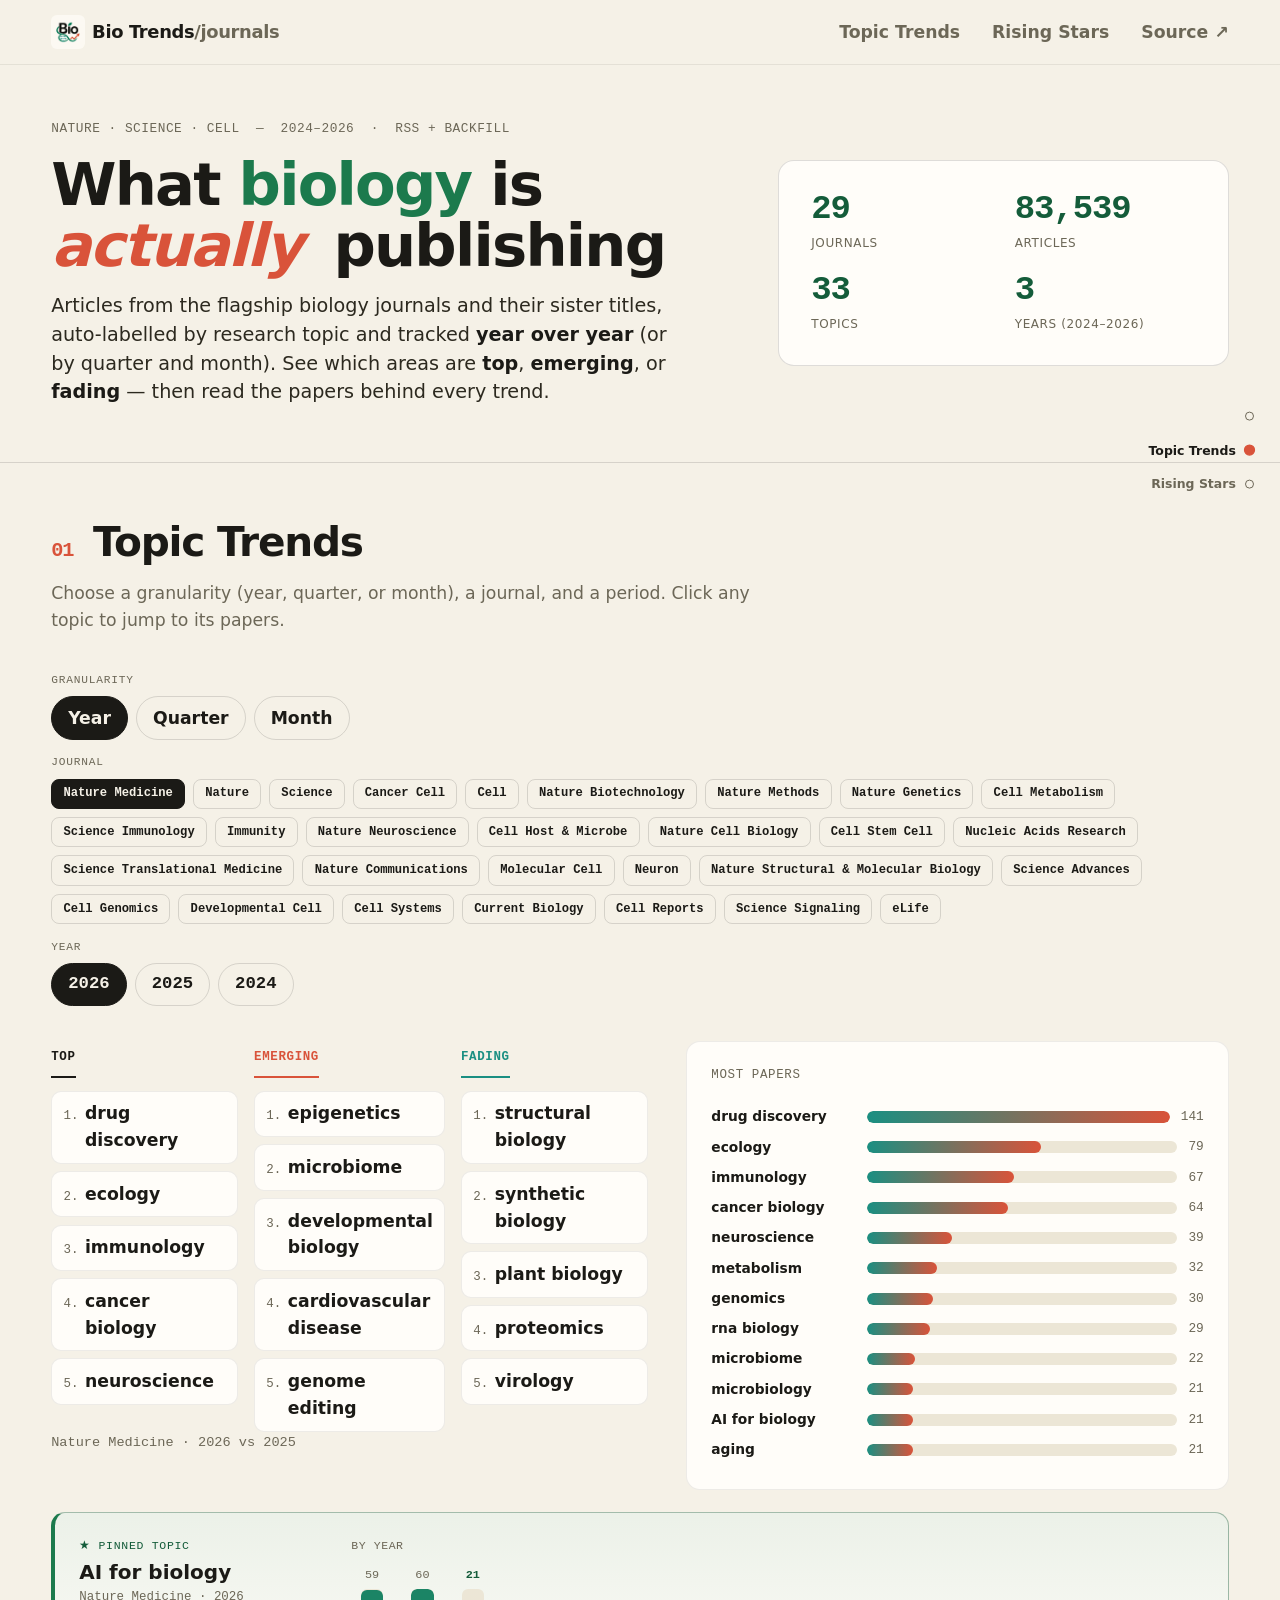
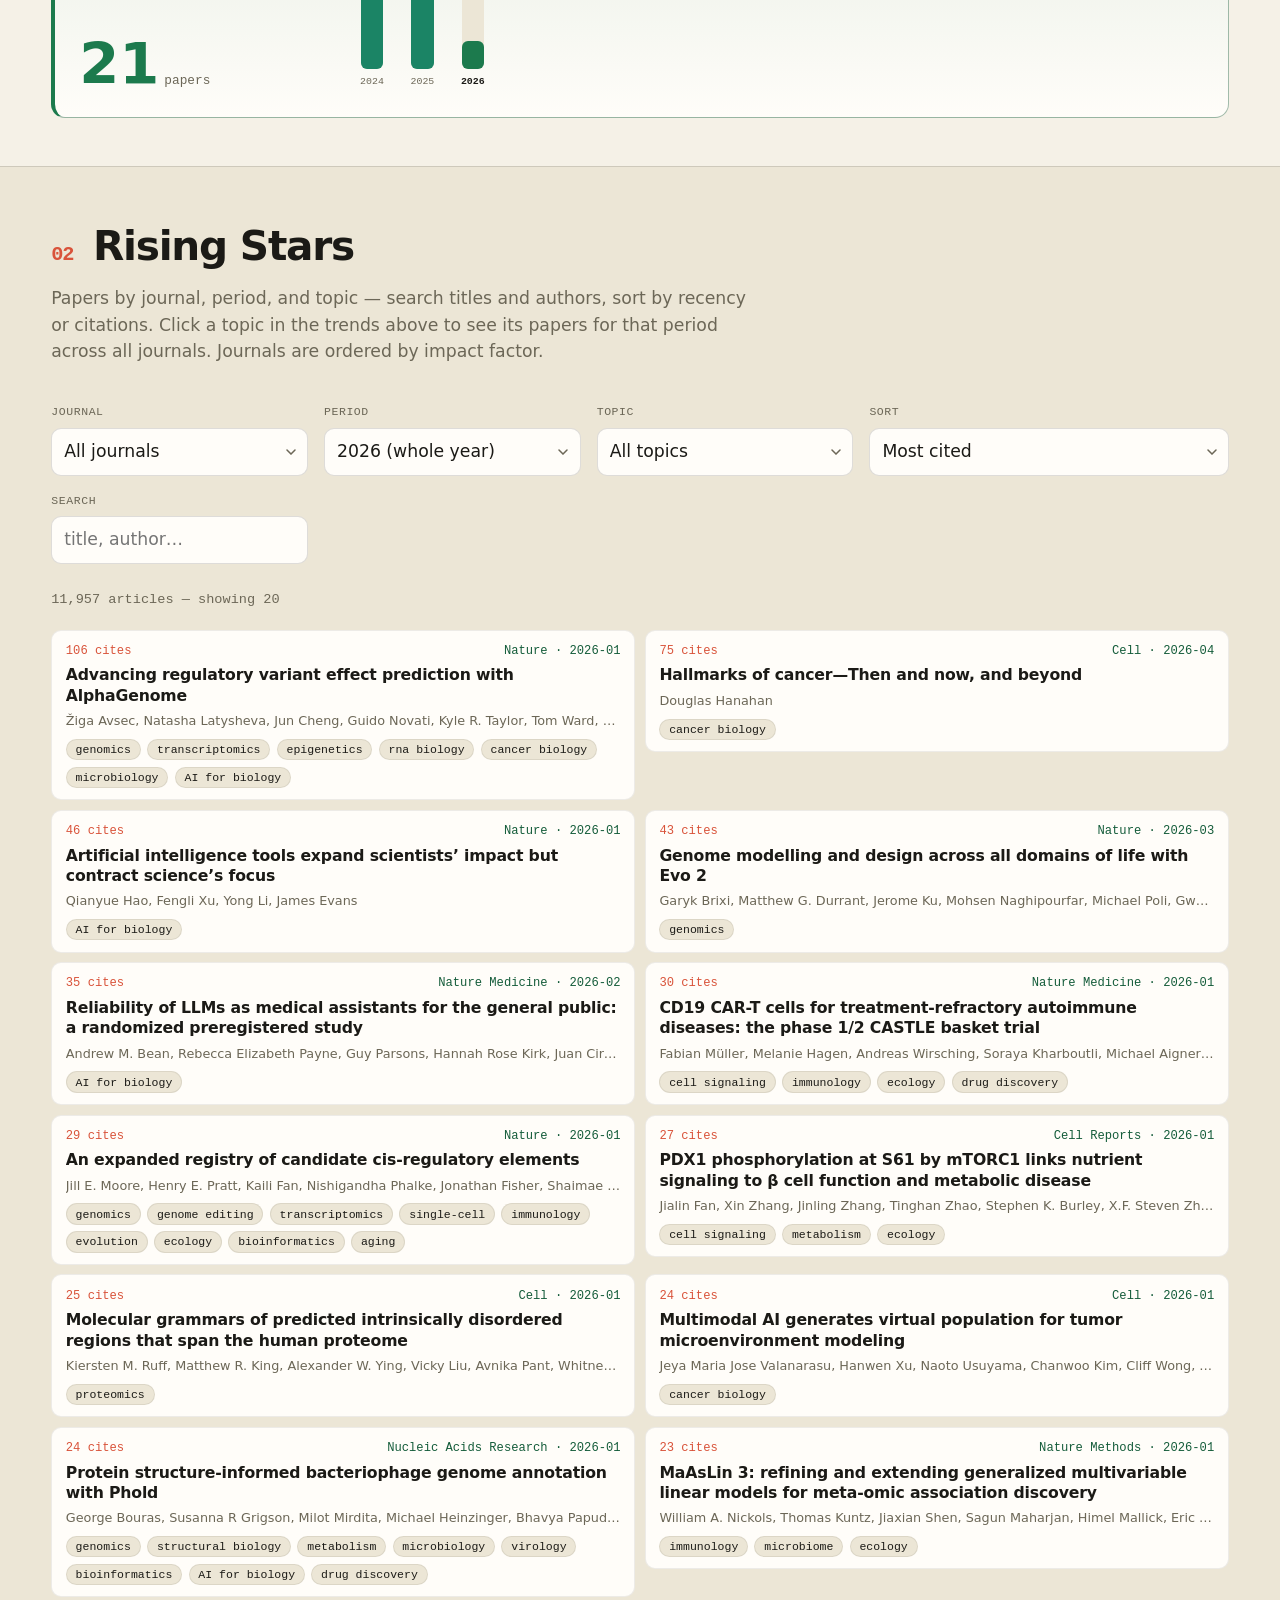
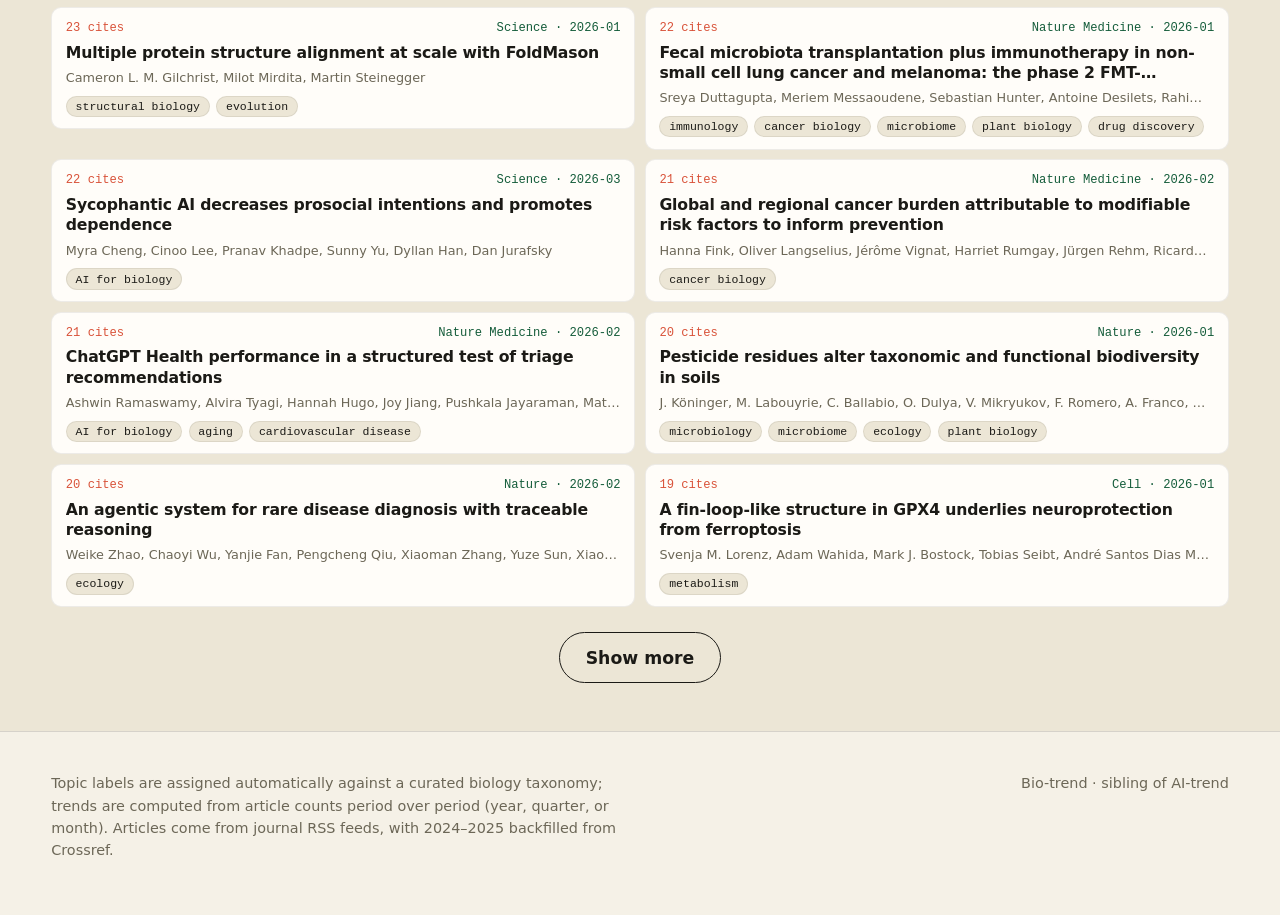
==== commit 15824ed4: "feat(taxonomy+site): add protein design topic, rename ML→AI for biology, pin it in Topic Trends - ta" ====
--- a/docs/index.html
+++ b/docs/index.html
@@ -74,6 +74,7 @@
           </div>
         </div>
         <div id="trend-panel" class="trend-panel" aria-live="polite"></div>
+        <section id="topic-highlight" class="highlight" aria-label="Pinned topic" aria-live="polite" hidden></section>
       </div>
     </section>
 
--- a/docs/assets/style.css
+++ b/docs/assets/style.css
@@ -151,6 +151,41 @@
 
 .empty { color: var(--muted); font-style: italic; padding: 1rem 0; }
 
+/* ---------- pinned topic highlight ---------- */
+.highlight {
+  margin-top: 1.4rem;
+  display: grid; grid-template-columns: minmax(11rem, 15rem) 1fr; gap: clamp(1rem, 2.5vw, 2rem);
+  align-items: stretch;
+  background: linear-gradient(180deg, color-mix(in oklab, var(--brand) 9%, var(--card)), var(--card));
+  border: 1px solid color-mix(in oklab, var(--brand) 32%, var(--line));
+  border-left: 4px solid var(--brand);
+  border-radius: 14px; padding: clamp(1rem, 2vw, 1.5rem);
+}
+.highlight[hidden] { display: none; }
+@media (max-width: 760px) { .highlight { grid-template-columns: 1fr; } }
+
+.highlight__lead { display: flex; flex-direction: column; gap: 0.15rem; min-width: 0; }
+.highlight__pin { font-family: var(--mono); font-size: 0.72rem; text-transform: uppercase; letter-spacing: 0.06em; color: var(--brand-ink); margin: 0; }
+.highlight__name { align-self: flex-start; font: inherit; font-size: 1.25rem; font-weight: 750; line-height: 1.15; color: var(--ink); background: none; border: 0; padding: 0.2rem 0 0; cursor: pointer; text-align: left; transition: color var(--dur) var(--ease); }
+.highlight__name:hover { color: var(--brand); }
+.highlight__scope { font-family: var(--mono); font-size: 0.78rem; color: var(--muted); margin: 0.1rem 0 0; }
+.highlight__count { margin: auto 0 0; display: flex; align-items: baseline; gap: 0.45ch; }
+.highlight__num { font-size: clamp(2.4rem, 1.5rem + 3vw, 3.6rem); font-weight: 800; line-height: 1; color: var(--brand); font-variant-numeric: tabular-nums; }
+.highlight__unit { font-family: var(--mono); font-size: 0.8rem; color: var(--muted); }
+
+.highlight__series { min-width: 0; display: flex; flex-direction: column; gap: 0.6rem; }
+.highlight__series-h { font-family: var(--mono); font-size: 0.72rem; text-transform: uppercase; letter-spacing: 0.05em; color: var(--muted); margin: 0; }
+.highlight__bars { display: flex; align-items: flex-end; gap: 0.55rem; overflow-x: auto; padding-bottom: 0.2rem; min-height: 7.2rem; }
+.hbar { flex: 0 0 auto; display: flex; flex-direction: column; align-items: center; gap: 0.3rem; width: 2.6rem; border: 0; background: none; font: inherit; color: inherit; cursor: pointer; }
+.hbar__track { height: 5rem; width: 1.4rem; display: flex; align-items: flex-end; background: var(--paper-2); border-radius: 6px; overflow: hidden; }
+.hbar__fill { width: 100%; background: color-mix(in oklab, var(--brand) 55%, var(--cool)); border-radius: 6px 6px 0 0; transition: height var(--dur) var(--ease); }
+.hbar--active .hbar__fill { background: var(--brand); }
+.hbar__val { font-family: var(--mono); font-size: 0.74rem; color: var(--muted); font-variant-numeric: tabular-nums; }
+.hbar--active .hbar__val { color: var(--brand-ink); font-weight: 700; }
+.hbar__lbl { font-family: var(--mono); font-size: 0.62rem; color: var(--muted); white-space: nowrap; }
+.hbar--active .hbar__lbl { color: var(--ink); font-weight: 700; }
+.hbar:hover .hbar__fill { filter: brightness(1.08); }
+
 /* ---------- filters ---------- */
 .filters { display: grid; grid-template-columns: repeat(3, minmax(0,1fr)) 1.4fr; gap: 1rem; margin-bottom: 1.6rem; }
 @media (max-width: 760px) { .filters { grid-template-columns: 1fr 1fr; } .field--grow { grid-column: 1 / -1; } }
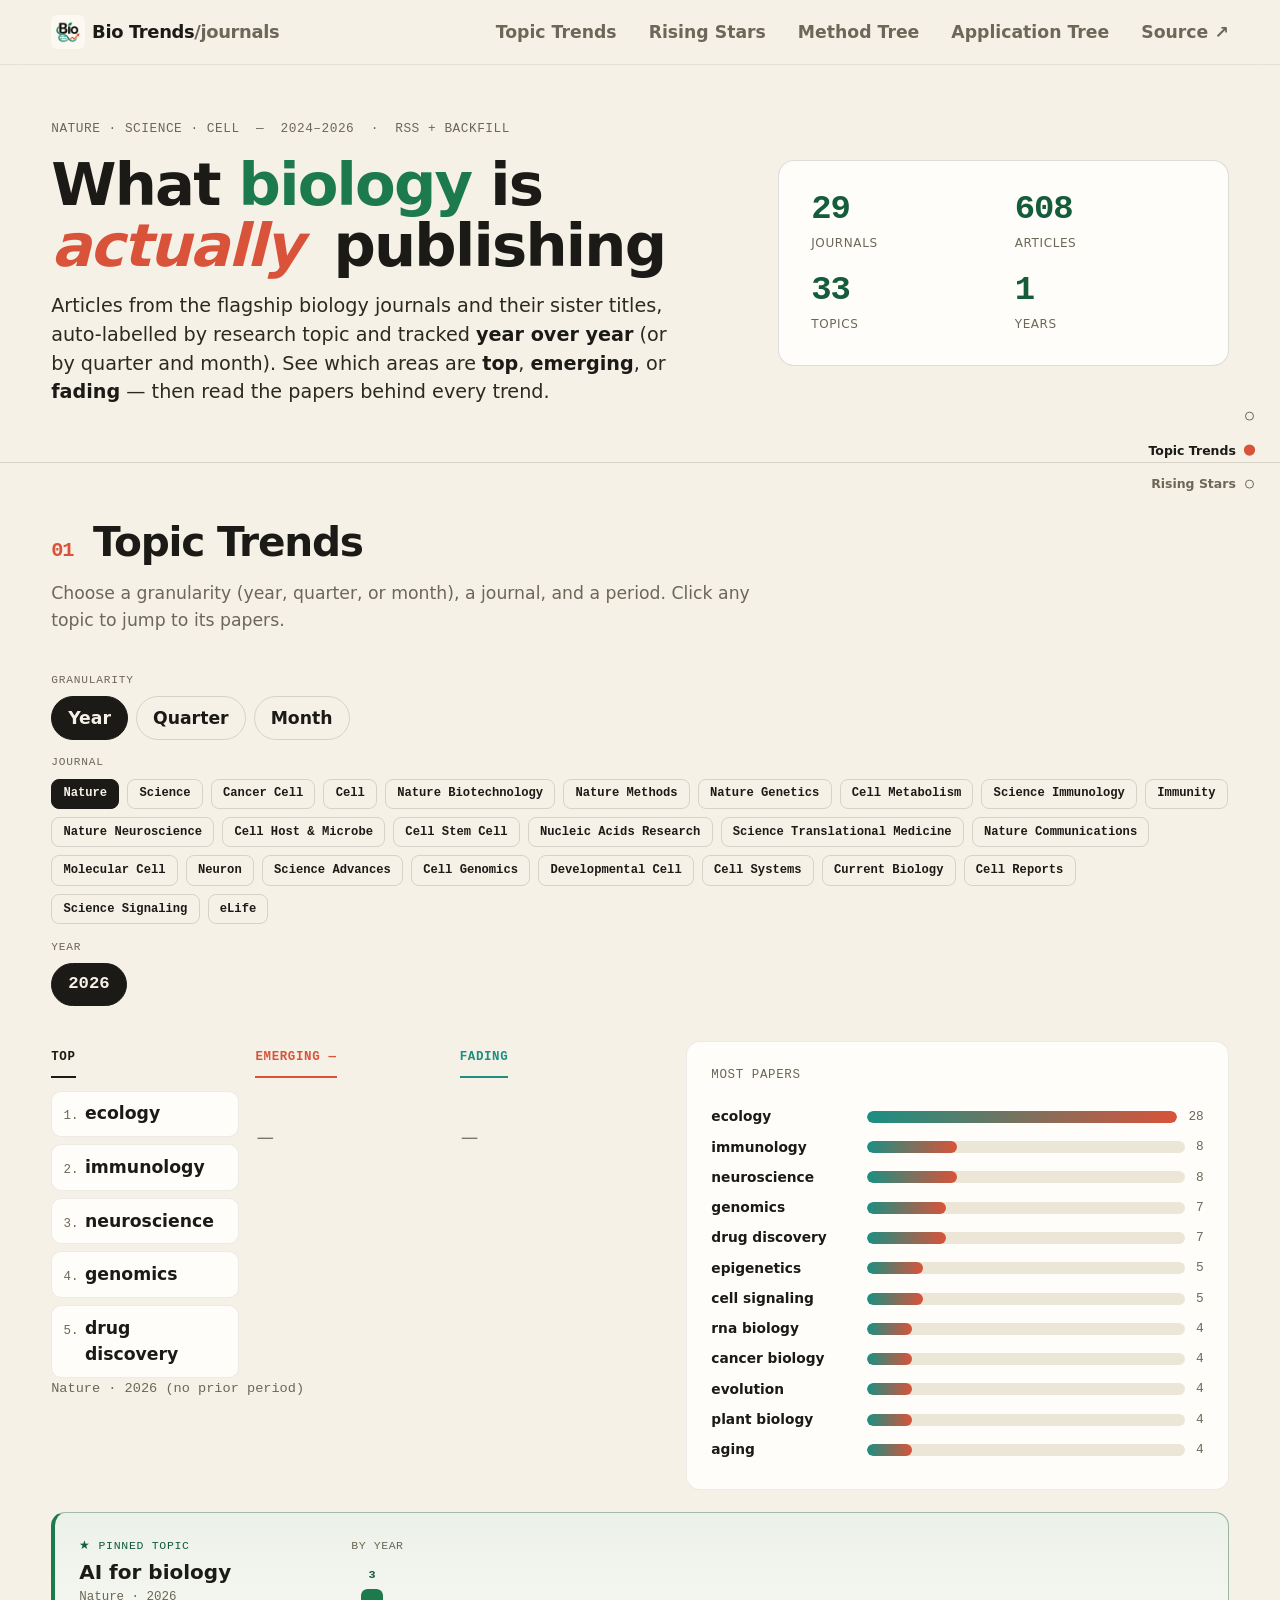
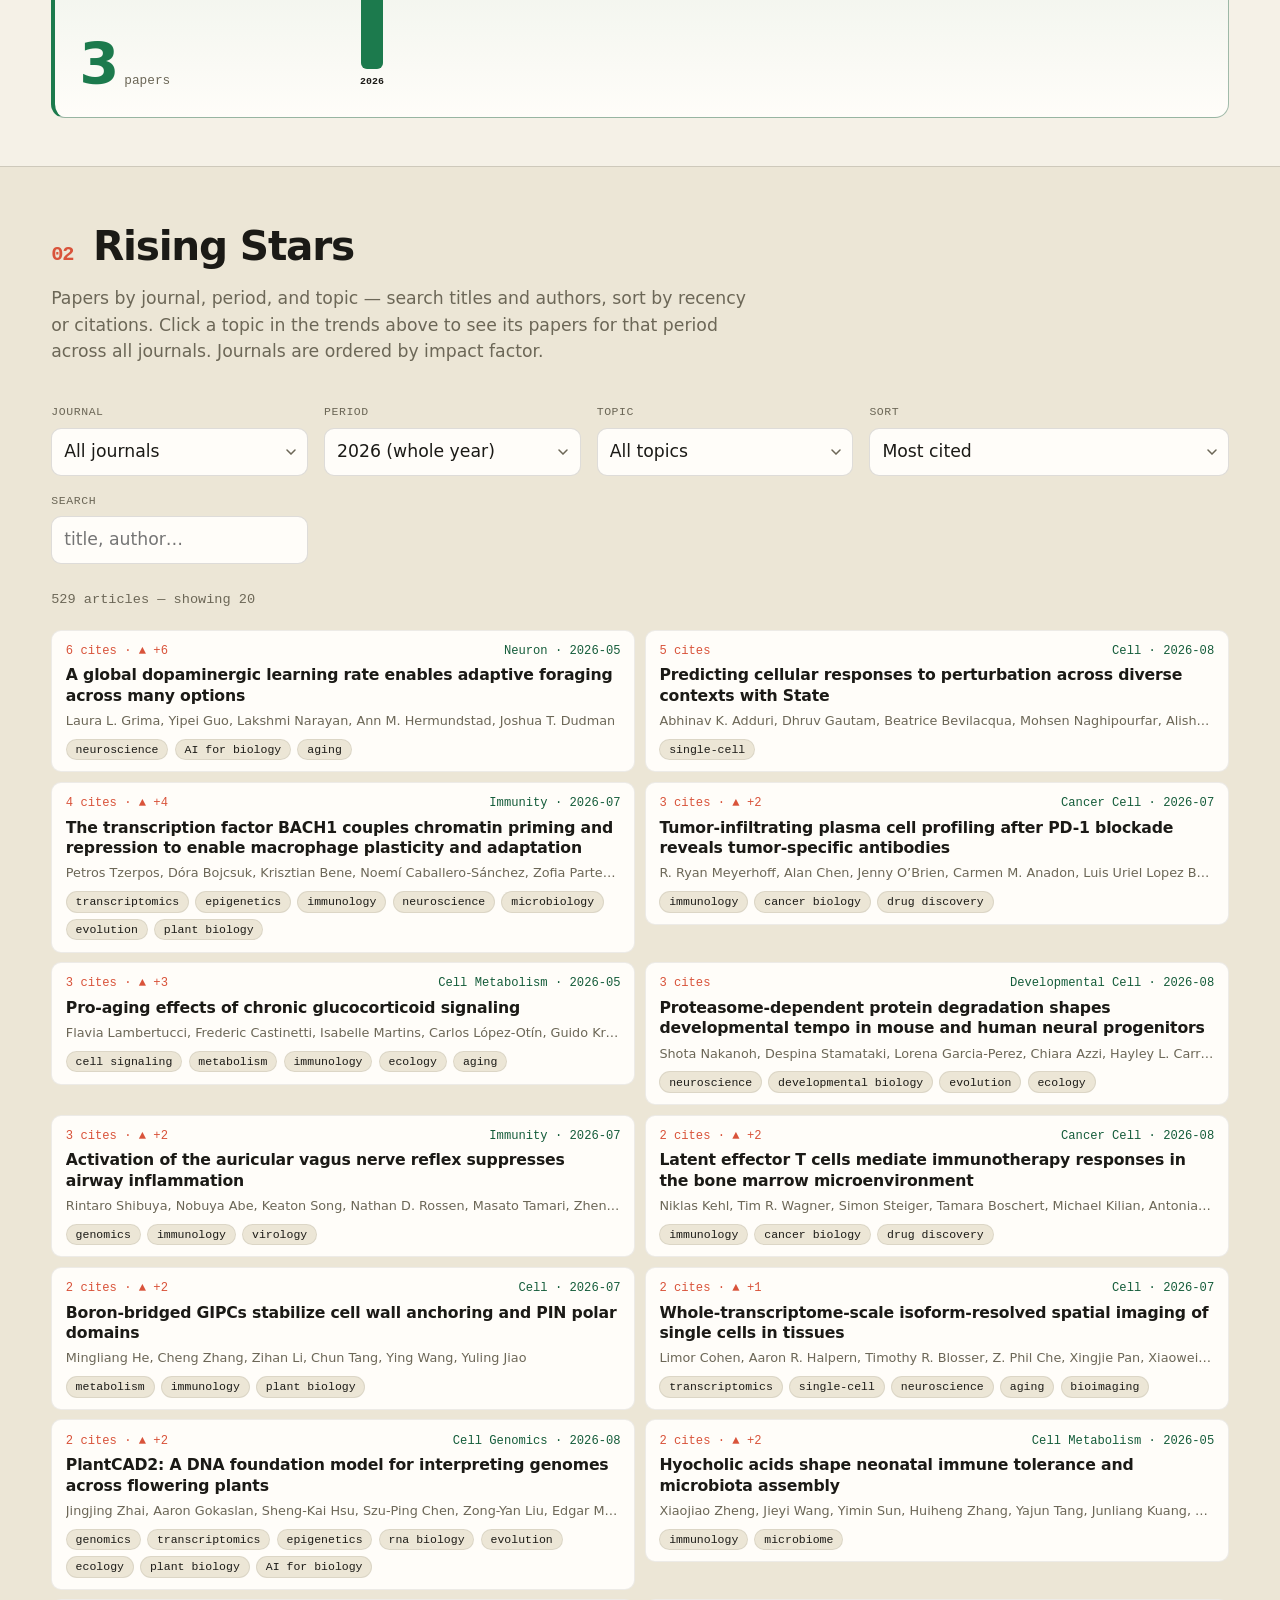
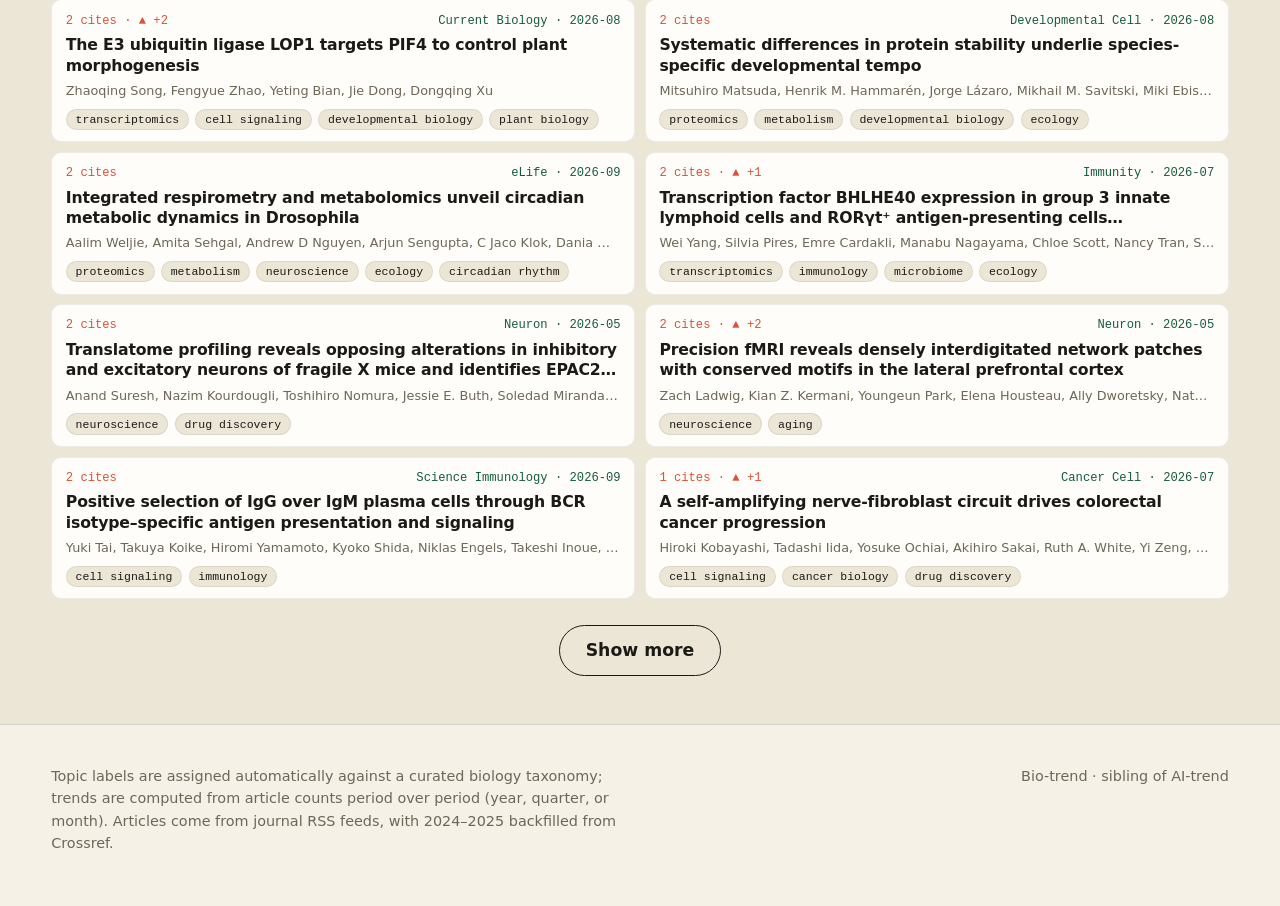
==== commit 5e6aa70b: "feat(site): add Method Tree and Application Tree pages Port AI-trend's ontology/method_papers matche" ====
--- a/docs/index.html
+++ b/docs/index.html
@@ -3,6 +3,7 @@
 <head>
   <meta charset="UTF-8" />
   <meta name="viewport" content="width=device-width, initial-scale=1.0" />
+  <meta name="google-site-verification" content="WcD3LVk6wk60CNC4LekAfOoRo4BW0vJ7Nf8HaFSNsdQ" />
   <title>Bio Trends in Journals</title>
   <meta name="description" content="Top, emerging, and fading research topics across Nature, Science, and Cell journals — by year, quarter, or month, from RSS plus historical backfill." />
   <link rel="icon" type="image/png" href="favicon.png" />
@@ -20,6 +21,8 @@
       <nav class="nav" aria-label="Sections">
         <a href="#trends">Topic Trends</a>
         <a href="#browse">Rising Stars</a>
+        <a href="methods.html">Method Tree</a>
+        <a href="applications.html">Application Tree</a>
         <a class="nav__ext" href="https://github.com/charlesxu90/Bio-trends" rel="noopener">Source ↗</a>
       </nav>
     </div>
--- a/docs/assets/style.css
+++ b/docs/assets/style.css
@@ -243,3 +243,84 @@
 .sidenav a.active .sidenav__dot { background: var(--accent); border-color: var(--accent); transform: scale(1.25); }
 .sidenav a.active .sidenav__label { opacity: 1; transform: translateX(0); color: var(--ink); }
 @media (max-width: 1100px) { .sidenav { display: none; } }
+
+
+/* ---------- method tree page ---------- */
+.nav a[aria-current="page"] { color: var(--ink); box-shadow: inset 0 -2px 0 var(--accent); }
+.site-foot code { font-family: var(--mono); font-size: 0.85em; }
+
+
+/* method tree: one hierarchy, domain -> family -> task */
+.otree { background: var(--card); border: 1px solid var(--line-soft); border-radius: 16px; padding: clamp(1rem, 2.5vw, 1.6rem); }
+.otree__root { display: flex; flex-wrap: wrap; align-items: baseline; gap: 0.3rem 0.8rem; padding-bottom: 0.6rem; margin-bottom: 0.2rem; border-bottom: 2px solid var(--ink); }
+.otree__root-name { margin: 0; font-weight: 800; font-size: 1.15rem; letter-spacing: -0.02em; }
+.count { font-family: var(--mono); font-size: 0.72rem; font-weight: 600; color: var(--muted); white-space: nowrap; }
+
+/* elbow connectors: each node draws its own ┗ to its row, plus a vertical
+   rail down to the next sibling (hidden on the last child). */
+.tree__list { list-style: none; margin: 0; padding: 0 0 0 0.35rem; }
+.tree__list .tree__list { padding-left: 1.55rem; }
+.node { position: relative; padding-left: 1.4rem; --elbow: 1.3rem; }
+.node::before {
+  content: ""; position: absolute; left: 0; top: 0; width: 1.05rem; height: var(--elbow);
+  border-left: 1.5px solid var(--line); border-bottom: 1.5px solid var(--line); border-bottom-left-radius: 7px;
+}
+.node::after { content: ""; position: absolute; left: 0; top: var(--elbow); bottom: 0; border-left: 1.5px solid var(--line); }
+.node:last-child::after { display: none; }
+.node--domain { --elbow: 1.95rem; scroll-margin-top: 80px; }
+.node--family { --elbow: 1.5rem; }
+.node--task { --elbow: 1.2rem; }
+
+.node__sum {
+  display: flex; flex-wrap: wrap; align-items: baseline; gap: 0.2rem 0.6rem; cursor: pointer; list-style: none;
+  padding: 0.7rem 0 0.3rem; font-weight: 750; font-size: 1rem; letter-spacing: -0.01em;
+}
+.node__sum::-webkit-details-marker { display: none; }
+.node__sum::before { content: "▸"; color: var(--accent); font-size: 0.8em; transition: transform var(--dur) var(--ease); }
+details[open] > .node__sum::before { transform: rotate(90deg); }
+.node__sum:hover .node__name { color: var(--accent-ink); }
+.node__sum--domain { font-size: clamp(1.12rem, 1rem + 0.5vw, 1.4rem); font-weight: 800; letter-spacing: -0.02em; padding-top: 0.95rem; }
+.node__code { font-family: var(--mono); font-size: 0.72rem; font-weight: 700; color: var(--accent); letter-spacing: 0; }
+.node__summary { margin: 0 0 0.3rem 1.1rem; color: var(--muted); max-width: 64ch; font-size: 0.92rem; text-wrap: pretty; }
+
+.task { padding: 0.5rem 0 0.4rem; }
+.task__head { display: flex; flex-wrap: wrap; align-items: baseline; gap: 0.2rem 0.6rem; }
+.task__name { font-weight: 650; font-size: 0.96rem; }
+
+/* "Year — item, item" rows */
+.years { display: grid; grid-template-columns: max-content 1fr; gap: 0.12rem 0.5rem; margin: 0.25rem 0 0; font-size: 0.86rem; line-height: 1.45; }
+.years__y { font-family: var(--mono); font-size: 0.74rem; font-weight: 700; color: var(--muted); padding-top: 0.08rem; white-space: nowrap; }
+.years__y::after { content: " —"; font-weight: 400; }
+.years__items { margin: 0; }
+.method { color: var(--cool-ink); font-weight: 650; text-decoration: none; }
+.method:hover { color: var(--accent); text-decoration: underline; }
+
+.corpus { margin-top: 0.3rem; }
+.corpus__sum { cursor: pointer; list-style: none; font-family: var(--mono); font-size: 0.72rem; font-weight: 600; color: var(--muted); }
+.corpus__sum::-webkit-details-marker { display: none; }
+.corpus__sum::before { content: "▸ "; color: var(--accent); }
+.corpus[open] > .corpus__sum::before { content: "▾ "; }
+.corpus__sum:hover { color: var(--ink); }
+.corpus .years { margin-top: 0.35rem; padding: 0.45rem 0.65rem; background: var(--paper-2); border-radius: 10px; }
+.paper-ref a { color: var(--ink); font-weight: 560; text-decoration: none; }
+.paper-ref a:hover { color: var(--accent); text-decoration: underline; }
+.paper-ref__meta { font-family: var(--mono); font-size: 0.68rem; color: var(--muted); }
+.corpus__kw { margin: 0.35rem 0 0; font-size: 0.72rem; color: var(--muted); }
+
+/* classification guide */
+.guide { display: grid; grid-template-columns: 1fr 1.25fr; gap: clamp(1.4rem, 4vw, 3rem); align-items: start; }
+@media (max-width: 860px) { .guide { grid-template-columns: 1fr; } }
+.guide__list { margin: 0; padding-left: 1.3rem; display: flex; flex-direction: column; gap: 0.7rem; line-height: 1.5; }
+.guide__list li::marker { font-family: var(--mono); font-weight: 700; color: var(--accent); }
+.facets { display: flex; flex-direction: column; gap: 1rem; }
+.facet__name { font-size: 0.92rem; font-weight: 750; margin: 0 0 0.4rem; }
+.facet__tags { display: flex; flex-wrap: wrap; gap: 0.3rem; margin: 0; }
+.tag-chip {
+  font-family: var(--mono); font-size: 0.72rem; padding: 0.12rem 0.5rem; border-radius: 999px;
+  background: var(--paper-2); border: 1px solid var(--line-soft); color: #3b372b;
+}
+@media (max-width: 560px) {
+  .tree__list .tree__list { padding-left: 0.5rem; }
+  .node { padding-left: 1.1rem; }
+  .node::before { width: 0.8rem; }
+}
